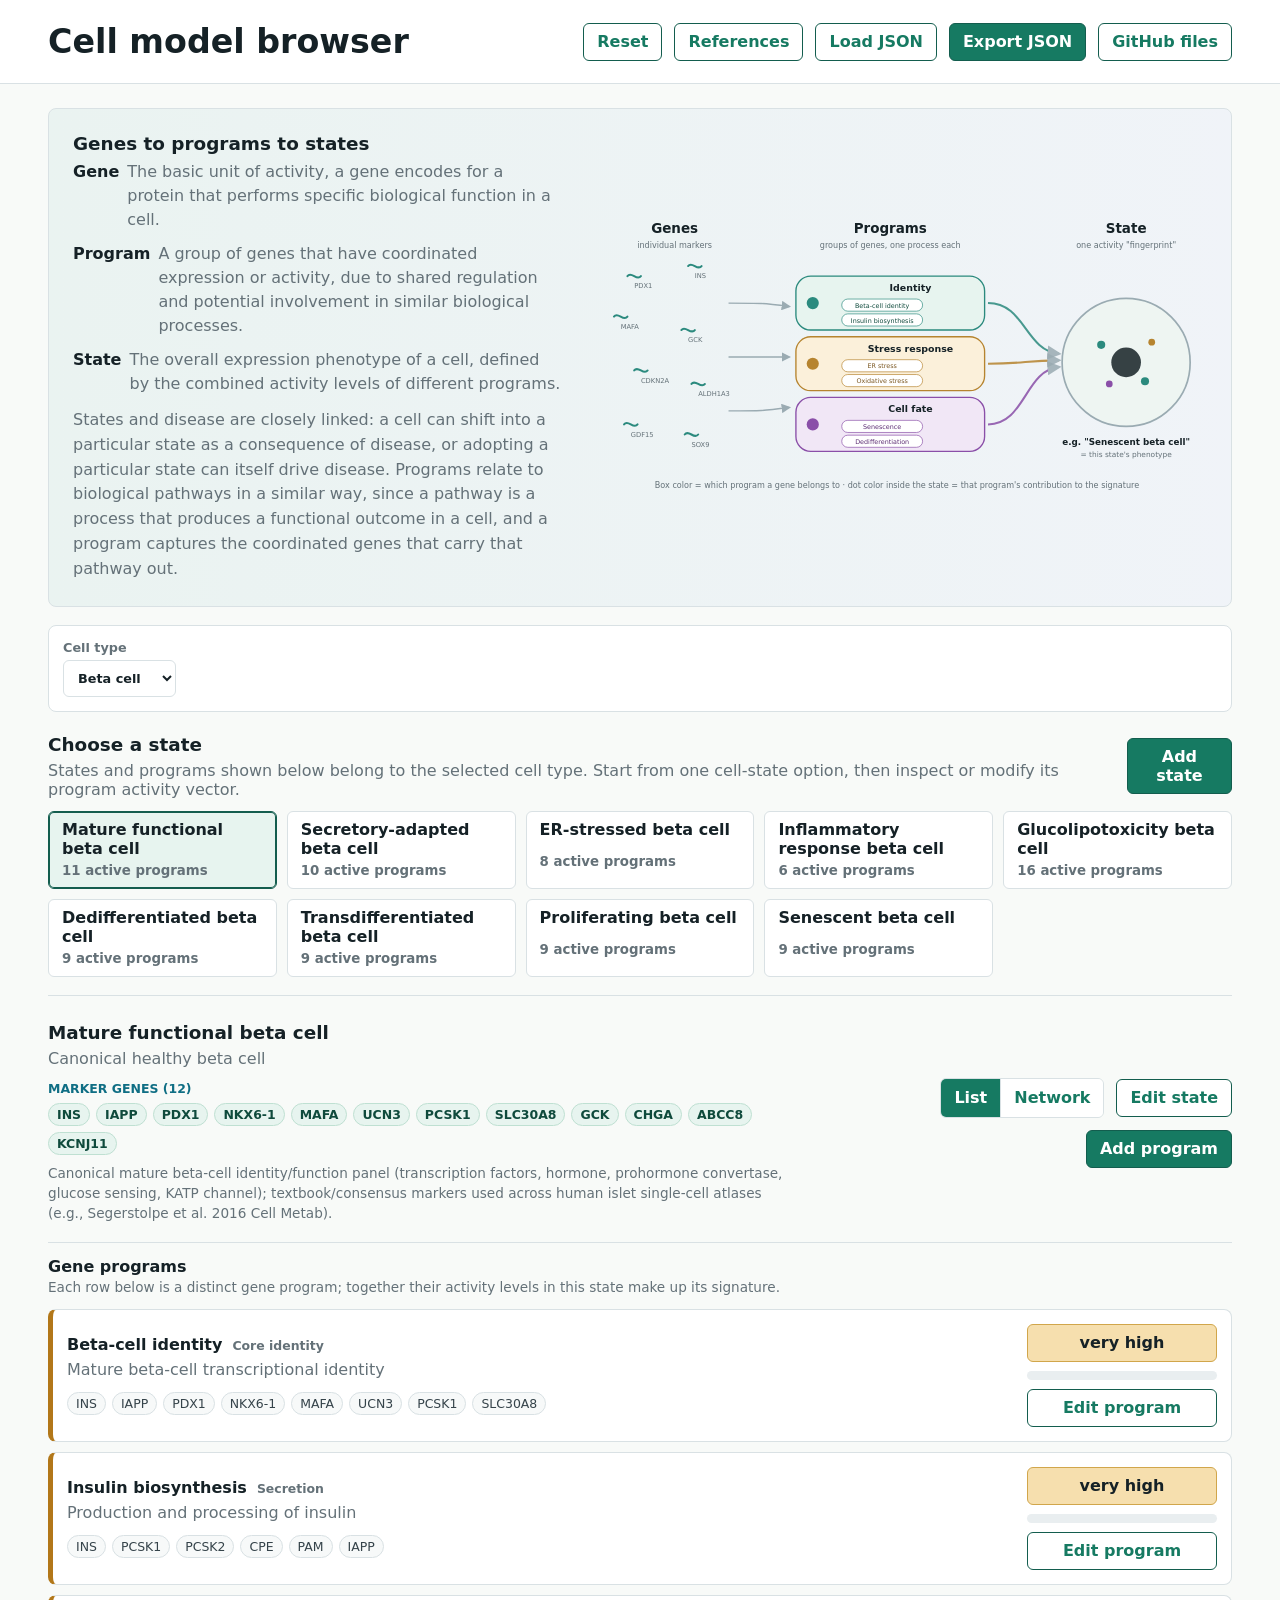
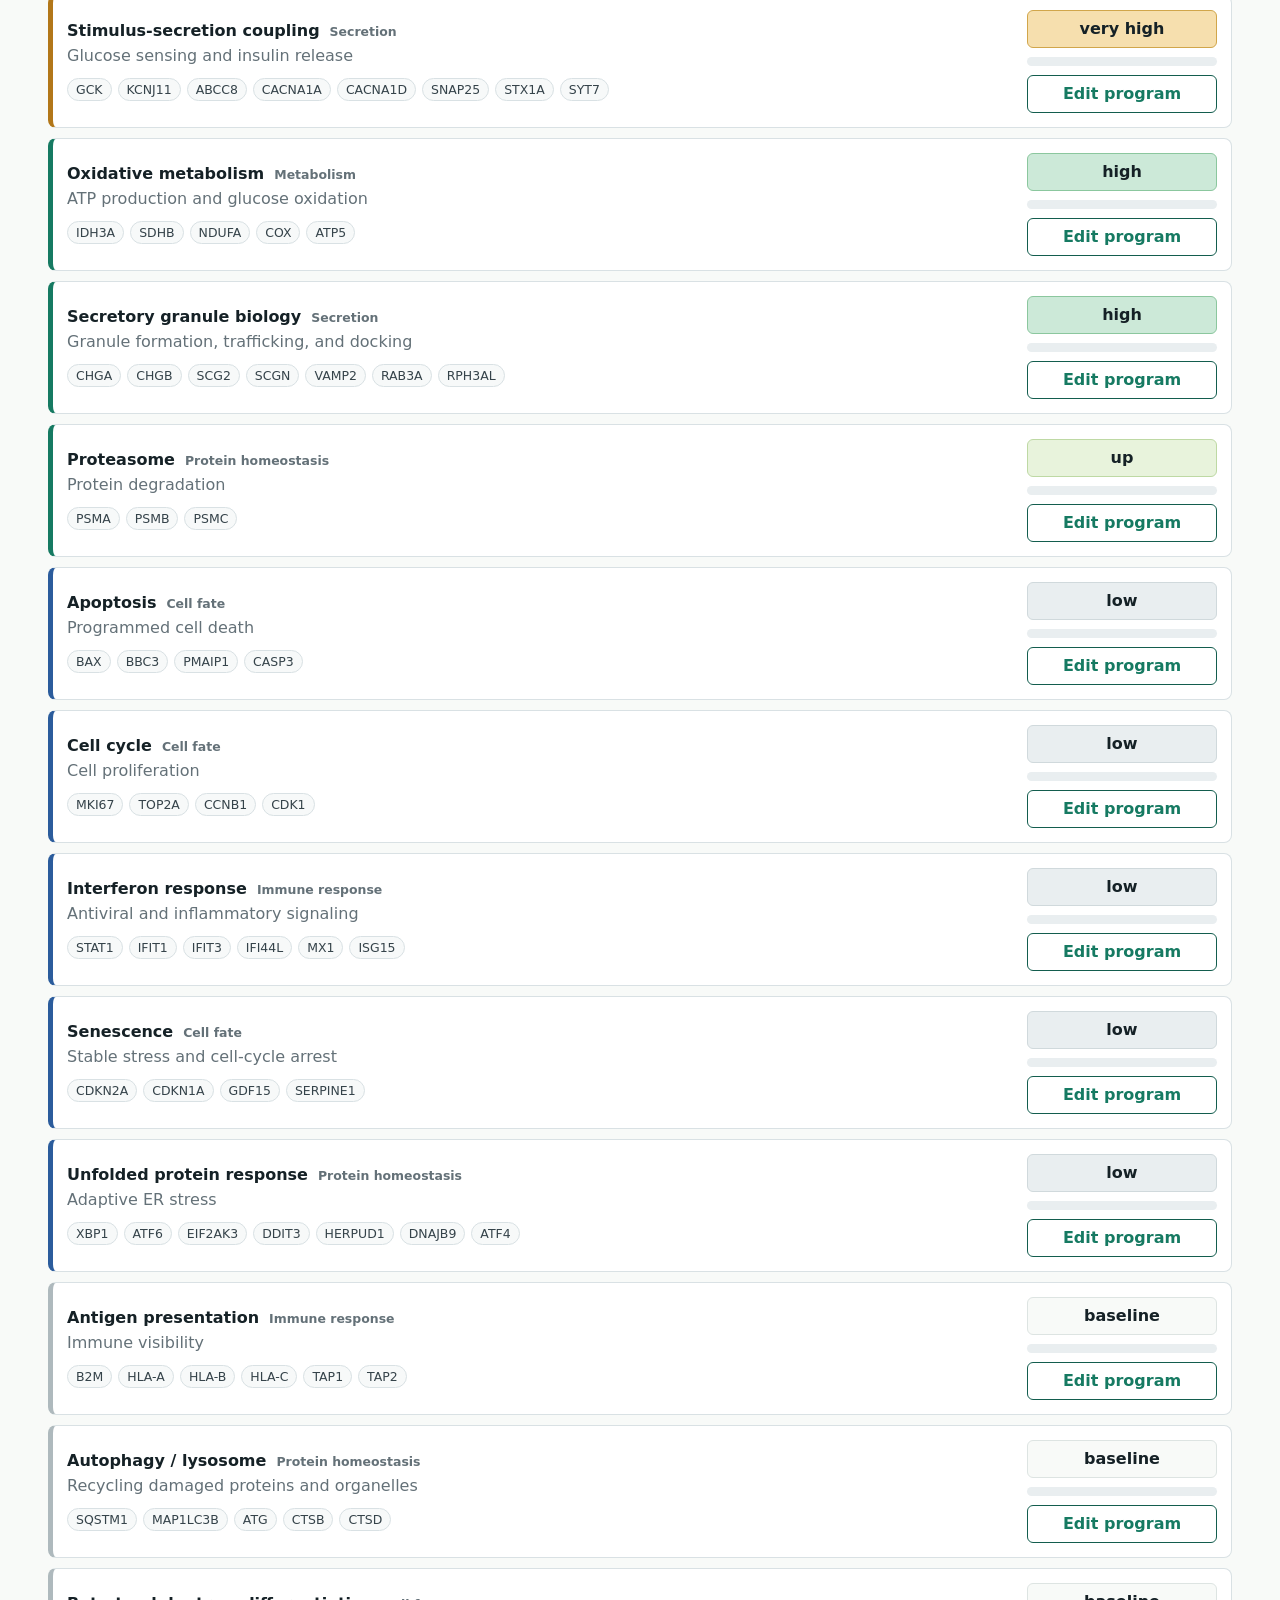
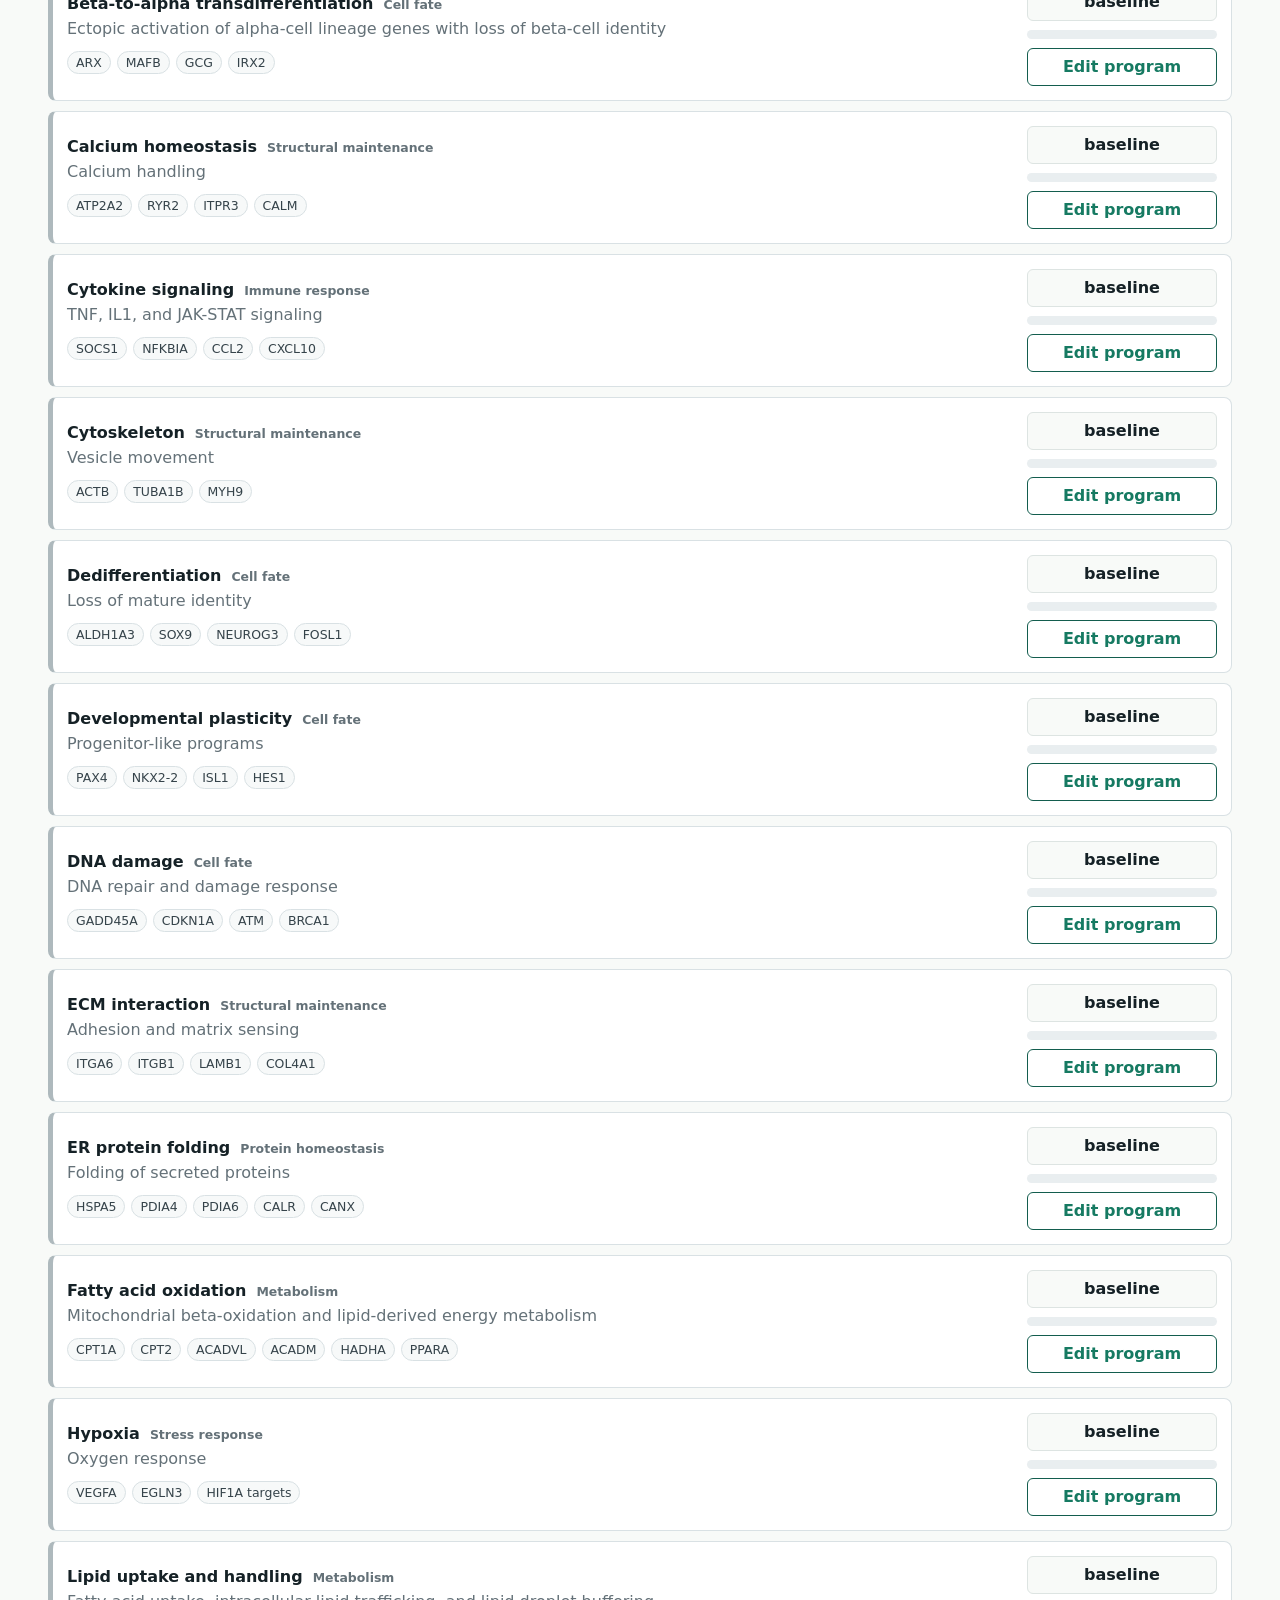
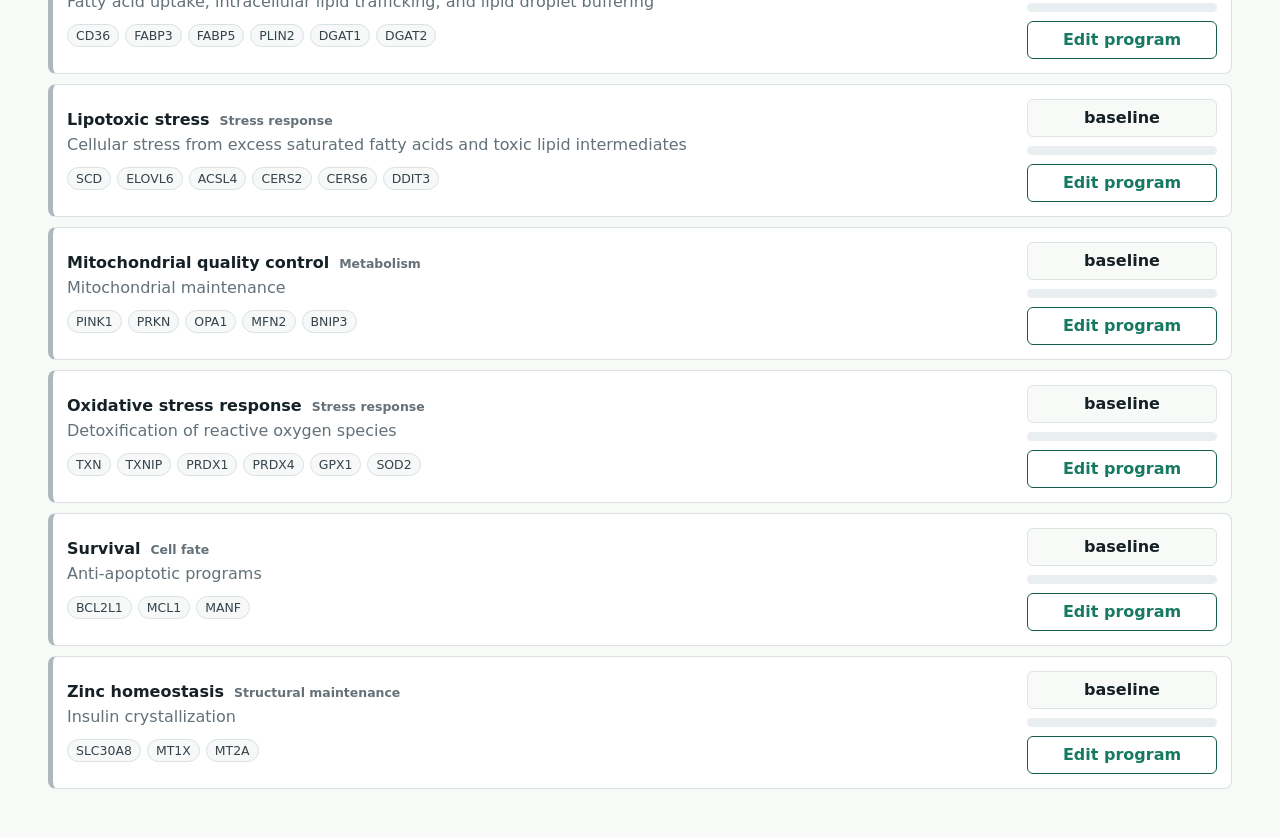
==== index.html @ b245074b "Add version history: browse and restore past commits for a loaded GitHub file" ====
<!doctype html>
<html lang="en">
  <head>
    <meta charset="utf-8">
    <meta name="viewport" content="width=device-width, initial-scale=1">
    <title>Cell Model Browser</title>
    <link rel="stylesheet" href="styles.css">
  </head>
  <body>
    <header class="topbar">
      <div>
        <h1>Cell model browser</h1>
      </div>
      <div class="top-actions">
        <button id="resetData" class="ghost">Reset</button>
        <button id="showReferences" class="ghost" type="button">References</button>
        <label class="file-button ghost">
          <span>Load JSON</span>
          <input id="importData" type="file" accept="application/json,.json">
        </label>
        <button id="exportData">Export JSON</button>
        <button id="showGithubFiles" class="ghost" type="button">GitHub files</button>
        <button id="showGithubHistory" class="ghost" type="button" hidden>Version history</button>
        <button id="saveToGithub" class="ghost" type="button" hidden>Save to GitHub</button>
      </div>
    </header>

    <main>
      <section class="summary-band">
        <div class="summary-text">
          <h2>Genes to programs to states</h2>
          <dl class="concept-definitions">
            <div>
              <dt>Gene</dt>
              <dd>The basic unit of activity, a gene encodes for a protein that performs specific biological function in a cell.</dd>
            </div>
            <div>
              <dt>Program</dt>
              <dd>A group of genes that have coordinated expression or activity, due to shared regulation and potential involvement in similar biological processes.</dd>
            </div>
            <div>
              <dt>State</dt>
              <dd>The overall expression phenotype of a cell, defined by the combined activity levels of different programs.</dd>
            </div>
          </dl>
          <p class="concept-note">
            States and disease are closely linked: a cell can shift into a
            particular state as a consequence of disease, or adopting a
            particular state can itself drive disease. Programs relate to
            biological pathways in a similar way, since a pathway is a
            process that produces a functional outcome in a cell, and a
            program captures the coordinated genes that carry that pathway
            out.
          </p>
        </div>
        <div class="concept-diagram">
          <svg viewBox="0 0 920 460" xmlns="http://www.w3.org/2000/svg" role="img" aria-labelledby="gpsTitle gpsDesc">
            <title id="gpsTitle">Genes to programs to states</title>
            <desc id="gpsDesc">A cartoon showing individual genes clustering into a few biological programs, which combine at different activity levels to define a single cell state.</desc>

            <defs>
              <marker id="gpsArrow" viewBox="0 0 10 10" refX="8" refY="5" markerWidth="7" markerHeight="7" orient="auto-start-reverse">
                <path d="M0,0 L10,5 L0,10 z" fill="#9aabb2"></path>
              </marker>
            </defs>

            <text x="130" y="46" text-anchor="middle" font-weight="700" font-size="20" fill="#152126">Genes</text>
            <text x="130" y="68" text-anchor="middle" font-size="12" fill="#647178">individual markers</text>

            <g>
              <path d="M60,110 C66,102 74,118 80,110" fill="none" stroke="#2b8a7e" stroke-width="3" stroke-linecap="round"></path>
              <path d="M150,95 C156,87 164,103 170,95" fill="none" stroke="#2b8a7e" stroke-width="3" stroke-linecap="round"></path>
              <path d="M40,170 C46,162 54,178 60,170" fill="none" stroke="#2b8a7e" stroke-width="3" stroke-linecap="round"></path>
              <path d="M140,190 C146,182 154,198 160,190" fill="none" stroke="#2b8a7e" stroke-width="3" stroke-linecap="round"></path>
              <path d="M70,250 C76,242 84,258 90,250" fill="none" stroke="#2b8a7e" stroke-width="3" stroke-linecap="round"></path>
              <path d="M155,270 C161,262 169,278 175,270" fill="none" stroke="#2b8a7e" stroke-width="3" stroke-linecap="round"></path>
              <path d="M55,330 C61,322 69,338 75,330" fill="none" stroke="#2b8a7e" stroke-width="3" stroke-linecap="round"></path>
              <path d="M145,345 C151,337 159,353 165,345" fill="none" stroke="#2b8a7e" stroke-width="3" stroke-linecap="round"></path>

              <text x="70" y="128" font-size="10" fill="#647178">PDX1</text>
              <text x="160" y="113" font-size="10" fill="#647178">INS</text>
              <text x="50" y="188" font-size="10" fill="#647178">MAFA</text>
              <text x="150" y="208" font-size="10" fill="#647178">GCK</text>
              <text x="80" y="268" font-size="10" fill="#647178">CDKN2A</text>
              <text x="165" y="288" font-size="10" fill="#647178">ALDH1A3</text>
              <text x="65" y="348" font-size="10" fill="#647178">GDF15</text>
              <text x="155" y="363" font-size="10" fill="#647178">SOX9</text>
            </g>

            <path d="M210,150 C260,150 260,150 300,155" fill="none" stroke="#9aabb2" stroke-width="2" marker-end="url(#gpsArrow)"></path>
            <path d="M210,230 C260,230 260,230 300,230" fill="none" stroke="#9aabb2" stroke-width="2" marker-end="url(#gpsArrow)"></path>
            <path d="M210,310 C260,310 260,310 300,305" fill="none" stroke="#9aabb2" stroke-width="2" marker-end="url(#gpsArrow)"></path>

            <text x="450" y="46" text-anchor="middle" font-weight="700" font-size="20" fill="#152126">Programs</text>
            <text x="450" y="68" text-anchor="middle" font-size="12" fill="#647178">groups of genes, one process each</text>

            <g>
              <rect x="310" y="110" width="280" height="80" rx="22" fill="#e7f4ef" stroke="#2b8a7e" stroke-width="2"></rect>
              <circle cx="335" cy="150" r="9" fill="#2b8a7e"></circle>
              <text x="480" y="132" text-anchor="middle" font-weight="700" font-size="14" fill="#152126">Identity</text>
              <rect x="378" y="144" width="120" height="18" rx="9" fill="#ffffff" stroke="#2b8a7e" stroke-width="1"></rect>
              <text x="438" y="157" text-anchor="middle" font-size="9.5" fill="#0f4a3c">Beta-cell identity</text>
              <rect x="378" y="166" width="120" height="18" rx="9" fill="#ffffff" stroke="#2b8a7e" stroke-width="1"></rect>
              <text x="438" y="179" text-anchor="middle" font-size="9.5" fill="#0f4a3c">Insulin biosynthesis</text>
            </g>

            <g>
              <rect x="310" y="200" width="280" height="80" rx="22" fill="#fbf0da" stroke="#b6842f" stroke-width="2"></rect>
              <circle cx="335" cy="240" r="9" fill="#b6842f"></circle>
              <text x="480" y="222" text-anchor="middle" font-weight="700" font-size="14" fill="#152126">Stress response</text>
              <rect x="378" y="234" width="120" height="18" rx="9" fill="#ffffff" stroke="#b6842f" stroke-width="1"></rect>
              <text x="438" y="247" text-anchor="middle" font-size="9.5" fill="#7a5620">ER stress</text>
              <rect x="378" y="256" width="120" height="18" rx="9" fill="#ffffff" stroke="#b6842f" stroke-width="1"></rect>
              <text x="438" y="269" text-anchor="middle" font-size="9.5" fill="#7a5620">Oxidative stress</text>
            </g>

            <g>
              <rect x="310" y="290" width="280" height="80" rx="22" fill="#f1e7f6" stroke="#8a4fa8" stroke-width="2"></rect>
              <circle cx="335" cy="330" r="9" fill="#8a4fa8"></circle>
              <text x="480" y="312" text-anchor="middle" font-weight="700" font-size="14" fill="#152126">Cell fate</text>
              <rect x="378" y="324" width="120" height="18" rx="9" fill="#ffffff" stroke="#8a4fa8" stroke-width="1"></rect>
              <text x="438" y="337" text-anchor="middle" font-size="9.5" fill="#5c2d73">Senescence</text>
              <rect x="378" y="346" width="120" height="18" rx="9" fill="#ffffff" stroke="#8a4fa8" stroke-width="1"></rect>
              <text x="438" y="359" text-anchor="middle" font-size="9.5" fill="#5c2d73">Dedifferentiation</text>
            </g>

            <path d="M595,150 C650,150 650,220 700,225" fill="none" stroke="#2b8a7e" stroke-width="3" marker-end="url(#gpsArrow)" opacity="0.85"></path>
            <path d="M595,240 C650,240 650,235 700,235" fill="none" stroke="#b6842f" stroke-width="3" marker-end="url(#gpsArrow)" opacity="0.85"></path>
            <path d="M595,330 C650,330 650,250 700,245" fill="none" stroke="#8a4fa8" stroke-width="3" marker-end="url(#gpsArrow)" opacity="0.85"></path>

            <text x="800" y="46" text-anchor="middle" font-weight="700" font-size="20" fill="#152126">State</text>
            <text x="800" y="68" text-anchor="middle" font-size="12" fill="#647178">one activity "fingerprint"</text>

            <g>
              <circle cx="800" cy="238" r="95" fill="#eef5f2" stroke="#9aabb2" stroke-width="2.5"></circle>
              <circle cx="800" cy="238" r="22" fill="#152126" opacity="0.85"></circle>
              <circle cx="763" cy="212" r="6" fill="#2b8a7e"></circle>
              <circle cx="838" cy="208" r="5" fill="#b6842f"></circle>
              <circle cx="775" cy="270" r="5" fill="#8a4fa8"></circle>
              <circle cx="828" cy="266" r="6" fill="#2b8a7e"></circle>
            </g>
            <text x="800" y="360" text-anchor="middle" font-weight="700" font-size="13" fill="#152126">e.g. "Senescent beta cell"</text>
            <text x="800" y="378" text-anchor="middle" font-size="11" fill="#647178">= this state's phenotype</text>

            <text x="460" y="425" text-anchor="middle" font-size="12" fill="#647178">Box color = which program a gene belongs to &#183; dot color inside the state = that program's contribution to the signature</text>
          </svg>
        </div>
      </section>

      <section class="controls">
        <label>
          <span>Cell type</span>
          <select id="cellTypeSelect"></select>
        </label>
      </section>

      <section class="state-picker-section">
        <div class="section-head">
          <div>
            <h2>Choose a state</h2>
            <p>States and programs shown below belong to the selected cell type. Start from one cell-state option, then inspect or modify its program activity vector.</p>
          </div>
          <button id="addState">Add state</button>
        </div>
        <div id="stateOptions" class="state-options"></div>
      </section>

      <section id="stateView" class="state-workspace">
        <div class="section-head">
          <div>
            <h2 id="selectedStateName">State</h2>
            <p id="selectedStatePhenotype"></p>
            <div id="selectedStateMarkers" class="marker-genes"></div>
          </div>
          <div class="section-actions">
            <div class="view-toggle" role="group" aria-label="View mode">
              <button id="viewModeList" type="button" aria-pressed="true">List</button>
              <button id="viewModeNetwork" type="button" aria-pressed="false">Network</button>
            </div>
            <button id="editSelectedState" class="ghost">Edit state</button>
            <button id="addProgram">Add program</button>
          </div>
        </div>
        <div class="programs-heading">
          <h3>Gene programs</h3>
          <p>Each row below is a distinct gene program; together their activity levels in this state make up its signature.</p>
        </div>
        <div id="programActivityList" class="program-activity-list"></div>
        <div id="networkView" class="network-view hidden">
          <div class="network-toolbar">
            <button id="expandAllPrograms" class="ghost" type="button">Expand all genes</button>
            <button id="collapseAllPrograms" class="ghost" type="button">Collapse all genes</button>
            <p class="network-hint">Click a program node to show or hide its genes.</p>
          </div>
          <svg id="networkSvg" class="network-svg" viewBox="0 0 900 900" role="img" aria-label="State, program, and gene network"></svg>
          <div class="network-legend">
            <span><i class="dot" data-tone="down"></i>Down / low</span>
            <span><i class="dot" data-tone="base"></i>Baseline</span>
            <span><i class="dot" data-tone="up"></i>Up / high</span>
            <span><i class="dot" data-tone="peak"></i>Very high</span>
          </div>
        </div>
      </section>
    </main>

    <dialog id="editor">
      <form method="dialog" id="editorForm">
        <header>
          <h2 id="editorTitle">Edit item</h2>
          <button value="cancel" class="icon-button" aria-label="Close">x</button>
        </header>
        <div id="editorFields" class="editor-fields"></div>
        <menu>
          <button value="delete" id="deleteItem" class="danger" type="button">Delete</button>
          <span></span>
          <button value="cancel" type="button" id="cancelEdit" class="ghost">Cancel</button>
          <button value="save" type="submit">Save</button>
        </menu>
      </form>
    </dialog>

    <dialog id="githubDialog">
      <header>
        <h2>GitHub files</h2>
        <button value="cancel" class="icon-button" aria-label="Close" id="cancelGithub">x</button>
      </header>
      <div class="github-token-row">
        <label>
          <span>GitHub personal access token (only needed to save changes back)</span>
          <input id="githubTokenInput" type="password" placeholder="ghp_...">
        </label>
        <label class="checkbox-row">
          <input type="checkbox" id="githubTokenRemember">
          <span>Remember in this browser</span>
        </label>
        <div class="github-token-actions">
          <button id="githubTokenSave" class="ghost" type="button">Save token</button>
          <span id="githubTokenStatus" class="github-token-status"></span>
        </div>
      </div>
      <p class="github-file-hint">Loading a file below does not need a token. Saving changes back to it does.</p>
      <ul id="githubFileList" class="github-file-list"></ul>
    </dialog>

    <dialog id="githubHistoryDialog">
      <header>
        <h2>Version history</h2>
        <button value="cancel" class="icon-button" aria-label="Close" id="cancelGithubHistory">x</button>
      </header>
      <p class="github-file-hint">Every save creates a new commit, so nothing is ever lost. Restore a version to load it back into the app, then use "Save to GitHub" to make it current.</p>
      <ul id="githubHistoryList" class="github-file-list"></ul>
    </dialog>

    <dialog id="referencesDialog">
      <header>
        <h2>References</h2>
        <button value="cancel" class="icon-button" aria-label="Close" id="cancelReferences">x</button>
      </header>
      <ul id="referencesList" class="references-list"></ul>
    </dialog>

    <dialog id="exportDialog">
      <form method="dialog" id="exportForm">
        <header>
          <h2>Export model</h2>
          <button value="cancel" class="icon-button" aria-label="Close">x</button>
        </header>
        <div class="editor-fields">
          <label>
            <span>File name</span>
            <input id="exportFileName" name="fileName" value="beta-cell-state-model.json">
          </label>
        </div>
        <menu>
          <span></span>
          <button value="cancel" type="button" id="cancelExport" class="ghost">Cancel</button>
          <button value="save" type="submit">Download</button>
        </menu>
      </form>
    </dialog>

    <script src="app.js"></script>
  </body>
</html>
---- styles.css ----
:root {
  --ink: #152126;
  --muted: #647178;
  --line: #d9e1e4;
  --paper: #f8faf8;
  --panel: #ffffff;
  --green: #167a62;
  --teal: #0f6e84;
  --gold: #b27719;
  --red: #b64236;
  --blue: #2b5c9c;
  --gray: #e9eef0;
  font-family: Inter, ui-sans-serif, system-ui, -apple-system, BlinkMacSystemFont, "Segoe UI", sans-serif;
}

* {
  box-sizing: border-box;
}

body {
  margin: 0;
  color: var(--ink);
  background: var(--paper);
}

button,
input,
select,
textarea {
  font: inherit;
}

button {
  border: 1px solid #135d4e;
  background: var(--green);
  color: white;
  min-height: 38px;
  padding: 8px 13px;
  border-radius: 6px;
  cursor: pointer;
  font-weight: 650;
}

.file-button {
  position: relative;
  display: inline-grid;
  place-items: center;
  min-height: 38px;
  padding: 8px 13px;
  border: 1px solid #135d4e;
  border-radius: 6px;
  cursor: pointer;
  font-size: 1rem;
  font-weight: 650;
}

.top-actions .file-button {
  color: white;
  font-size: 1rem;
  font-weight: 650;
  gap: 0;
}

.file-button input {
  position: absolute;
  inline-size: 1px;
  block-size: 1px;
  opacity: 0;
  pointer-events: none;
}

button:hover {
  filter: brightness(0.96);
}

button.ghost,
.file-button.ghost {
  background: white;
  color: var(--green);
}

button.danger {
  border-color: #a83a30;
  background: #f9e8e5;
  color: #9a332b;
}

.icon-button {
  width: 34px;
  min-height: 34px;
  padding: 0;
  border-color: var(--line);
  background: white;
  color: var(--ink);
}

.topbar {
  display: flex;
  justify-content: space-between;
  gap: 20px;
  align-items: center;
  padding: 22px clamp(18px, 4vw, 48px);
  border-bottom: 1px solid var(--line);
  background: white;
}

.eyebrow {
  margin: 0 0 3px;
  color: var(--teal);
  font-size: 0.78rem;
  font-weight: 750;
  text-transform: uppercase;
}

h1,
h2,
p {
  margin-top: 0;
}

h1 {
  margin-bottom: 0;
  font-size: clamp(1.55rem, 2.6vw, 2.35rem);
}

h2 {
  margin-bottom: 6px;
  font-size: 1.15rem;
}

p {
  color: var(--muted);
}

main {
  padding: 24px clamp(18px, 4vw, 48px) 48px;
}

.top-actions,
.section-head,
.section-actions,
.controls,
menu {
  display: flex;
  align-items: center;
  gap: 12px;
}

.summary-band {
  display: grid;
  grid-template-columns: minmax(0, 1fr) minmax(320px, 620px);
  gap: 24px;
  align-items: center;
  padding: 24px;
  border: 1px solid var(--line);
  background:
    linear-gradient(90deg, rgba(22, 122, 98, 0.09), rgba(43, 92, 156, 0.07)),
    white;
  border-radius: 8px;
}

.summary-text p {
  max-width: 700px;
  margin-bottom: 0;
  line-height: 1.55;
}

.concept-definitions {
  display: flex;
  flex-direction: column;
  gap: 10px;
  max-width: 700px;
  margin: 0;
}

.concept-definitions > div {
  display: flex;
  gap: 8px;
  align-items: baseline;
  line-height: 1.5;
}

.concept-definitions dt {
  flex: 0 0 auto;
  font-weight: 700;
  color: var(--ink, #152126);
}

.concept-definitions dd {
  margin: 0;
  color: var(--muted, #4c5a61);
}

.concept-note {
  max-width: 700px;
  margin: 12px 0 0;
  line-height: 1.55;
  color: var(--muted, #647178);
}

.concept-diagram {
  width: 100%;
}

.concept-diagram svg {
  display: block;
  width: 100%;
  height: auto;
}

.controls {
  margin: 18px 0;
  padding: 14px;
  border: 1px solid var(--line);
  border-radius: 8px;
  background: white;
  flex-wrap: wrap;
}

label {
  display: grid;
  gap: 5px;
  color: var(--muted);
  font-size: 0.8rem;
  font-weight: 700;
}

input,
select,
textarea {
  width: 100%;
  border: 1px solid var(--line);
  border-radius: 6px;
  background: white;
  color: var(--ink);
  padding: 9px 10px;
}

textarea {
  min-height: 84px;
  resize: vertical;
}

.view {
  display: block;
}

.hidden {
  display: none;
}

.section-head {
  justify-content: space-between;
  margin: 22px 0 12px;
}

.section-head p {
  margin-bottom: 0;
}

.section-actions {
  flex-wrap: wrap;
  justify-content: end;
}

.state-picker-section,
.state-workspace {
  margin-top: 18px;
}

.state-options {
  display: grid;
  grid-template-columns: repeat(auto-fit, minmax(220px, 1fr));
  gap: 10px;
}

.state-option {
  display: grid;
  gap: 4px;
  justify-items: start;
  min-height: 78px;
  border-color: var(--line);
  background: white;
  color: var(--ink);
  text-align: left;
}

.state-option span {
  font-weight: 760;
}

.state-option small {
  color: var(--muted);
  font-weight: 650;
}

.state-option.selected {
  border-color: #135d4e;
  background: #e7f4ef;
  box-shadow: inset 0 0 0 1px #135d4e;
}

.state-workspace {
  border-top: 1px solid var(--line);
  padding-top: 4px;
}

.program-activity-list {
  display: grid;
  gap: 10px;
  margin-top: 14px;
}

.program-row {
  display: grid;
  grid-template-columns: minmax(0, 1fr) 190px;
  gap: 18px;
  align-items: center;
  border: 1px solid var(--line);
  border-left-width: 5px;
  border-radius: 8px;
  background: white;
  padding: 14px;
}

.program-row[data-tone="down"] {
  border-left-color: var(--blue);
}

.program-row[data-tone="base"] {
  border-left-color: #aeb9bd;
}

.program-row[data-tone="up"] {
  border-left-color: var(--green);
}

.program-row[data-tone="peak"] {
  border-left-color: var(--gold);
}

.program-main p {
  margin-bottom: 0;
  line-height: 1.45;
}

.program-title-line {
  display: flex;
  gap: 10px;
  align-items: baseline;
  flex-wrap: wrap;
  margin-bottom: 4px;
}

.program-title-line h3 {
  margin: 0;
  font-size: 1rem;
}

.program-title-line span {
  color: var(--muted);
  font-size: 0.78rem;
  font-weight: 750;
}

.program-activity {
  display: grid;
  gap: 9px;
}

.matrix-wrap {
  overflow: auto;
  border: 1px solid var(--line);
  background: white;
  border-radius: 8px;
}

table {
  border-collapse: collapse;
  min-width: 980px;
  width: 100%;
}

th,
td {
  border-bottom: 1px solid var(--line);
  border-right: 1px solid var(--line);
  padding: 10px;
  vertical-align: middle;
}

th {
  position: sticky;
  top: 0;
  z-index: 1;
  background: #f2f6f5;
  text-align: left;
  font-size: 0.82rem;
}

th:first-child,
td:first-child {
  position: sticky;
  left: 0;
  z-index: 2;
  background: white;
  min-width: 260px;
}

th:first-child {
  z-index: 3;
  background: #f2f6f5;
}

.program-name {
  font-weight: 750;
}

.program-function {
  color: var(--muted);
  font-size: 0.82rem;
  margin-top: 2px;
}

.activity {
  width: 100%;
  min-height: 38px;
  border-radius: 6px;
  border: 1px solid transparent;
  color: var(--ink);
}

.activity[data-level="-2"] { background: #d9e4ef; border-color: #a9bfd3; }
.activity[data-level="-1"] { background: #e9eef0; border-color: #d0d9dc; }
.activity[data-level="0"] { background: #f8faf8; border-color: #dde4e2; }
.activity[data-level="1"] { background: #e8f3dc; border-color: #bed9a4; }
.activity[data-level="2"] { background: #cce9d8; border-color: #8bc79e; }
.activity[data-level="3"] { background: #f6dfae; border-color: #d1a64b; }

.program-grid,
.state-grid {
  display: grid;
  grid-template-columns: repeat(auto-fit, minmax(280px, 1fr));
  gap: 12px;
}

.card {
  border: 1px solid var(--line);
  border-radius: 8px;
  background: white;
  padding: 14px;
  min-height: 168px;
}

.card header {
  display: flex;
  align-items: start;
  justify-content: space-between;
  gap: 10px;
  margin-bottom: 8px;
}

.card h3 {
  margin: 0;
  font-size: 1rem;
}

.tag-list {
  display: flex;
  flex-wrap: wrap;
  gap: 6px;
  margin-top: 11px;
}

.tag {
  border: 1px solid var(--line);
  border-radius: 999px;
  padding: 3px 8px;
  background: #f7f9f9;
  font-size: 0.78rem;
  color: #35434a;
}

.bar-row {
  display: grid;
  grid-template-columns: 110px 1fr 48px;
  align-items: center;
  gap: 8px;
  margin: 7px 0;
  font-size: 0.8rem;
}

.bar-track {
  height: 9px;
  background: var(--gray);
  border-radius: 999px;
  overflow: hidden;
}

.bar-fill {
  height: 100%;
  background: var(--green);
}

dialog {
  width: min(680px, calc(100vw - 28px));
  border: 1px solid var(--line);
  border-radius: 8px;
  padding: 0;
  box-shadow: 0 24px 80px rgba(21, 33, 38, 0.26);
}

dialog::backdrop {
  background: rgba(21, 33, 38, 0.34);
}

dialog header,
.editor-fields,
menu {
  padding: 16px;
}

dialog header {
  display: flex;
  align-items: center;
  justify-content: space-between;
  border-bottom: 1px solid var(--line);
}

dialog h2 {
  margin: 0;
}

.editor-fields {
  display: grid;
  gap: 12px;
}

menu {
  margin: 0;
  border-top: 1px solid var(--line);
  justify-content: end;
}

menu span {
  flex: 1;
}

.activity-editor {
  display: grid;
  grid-template-columns: minmax(130px, 1fr) 170px;
  gap: 8px;
  align-items: center;
}

.marker-genes {
  margin-top: 10px;
}

.marker-genes:empty {
  display: none;
}

.marker-genes-head {
  margin-bottom: 6px;
}

.marker-genes-label {
  font-size: 0.78rem;
  font-weight: 750;
  text-transform: uppercase;
  color: var(--teal);
}

.marker-tag-list {
  margin-top: 0;
}

.marker-tag {
  background: #e7f4ef;
  border-color: #bfe0d2;
  color: #0f4a3c;
  font-weight: 650;
}

.state-notes {
  margin-top: 8px;
  margin-bottom: 0;
  font-size: 0.85rem;
  line-height: 1.5;
  color: var(--muted);
  max-width: 780px;
}

.references-list {
  list-style: none;
  margin: 0;
  padding: 16px;
  display: grid;
  gap: 14px;
  max-height: 60vh;
  overflow-y: auto;
}

.reference-item {
  display: flex;
  align-items: start;
  justify-content: space-between;
  gap: 12px;
  border: 1px solid var(--line);
  border-radius: 8px;
  padding: 12px;
  background: #f7f9f9;
}

.reference-item-body {
  min-width: 0;
}

.reference-item button.ghost {
  flex-shrink: 0;
}

.reference-item-add {
  justify-content: center;
  background: white;
  border-style: dashed;
}

.reference-citation {
  margin: 0 0 4px;
  font-weight: 700;
  color: var(--ink);
}

.reference-note {
  margin: 0;
  color: var(--muted);
  font-size: 0.85rem;
  line-height: 1.45;
}

.no-references {
  color: var(--muted);
  padding: 16px;
}

.github-token-row {
  display: grid;
  gap: 10px;
  padding: 16px 16px 0;
}

.github-token-row label {
  display: grid;
  gap: 4px;
}

.checkbox-row {
  display: flex !important;
  flex-direction: row !important;
  align-items: center;
  gap: 6px !important;
}

.github-token-actions {
  display: flex;
  align-items: center;
  gap: 10px;
}

.github-token-status {
  font-size: 0.82rem;
  color: var(--muted);
}

.github-file-hint {
  margin: 10px 16px 0;
  font-size: 0.82rem;
  color: var(--muted);
}

.github-file-list {
  list-style: none;
  margin: 0;
  padding: 16px;
  display: grid;
  gap: 10px;
  max-height: 40vh;
  overflow-y: auto;
}

.github-file-item {
  display: flex;
  align-items: center;
  justify-content: space-between;
  gap: 12px;
  border: 1px solid var(--line);
  border-radius: 8px;
  padding: 10px 12px;
  background: #f7f9f9;
}

.github-file-empty,
.github-file-loading {
  color: var(--muted);
  padding: 8px 0;
}

.github-history-item {
  align-items: start;
}

.github-history-body {
  min-width: 0;
}

.github-history-message {
  margin: 0 0 4px;
  font-weight: 700;
  color: var(--ink);
}

.github-history-meta {
  margin: 0;
  color: var(--muted);
  font-size: 0.8rem;
}

.github-history-current {
  flex-shrink: 0;
  font-size: 0.78rem;
  font-weight: 700;
  color: var(--green);
  text-transform: uppercase;
}

.state-references {
  margin-top: 10px;
  padding-top: 10px;
  border-top: 1px dashed var(--line);
  max-width: 780px;
}

.state-references-label {
  display: block;
  margin-bottom: 6px;
  font-size: 0.78rem;
  font-weight: 750;
  text-transform: uppercase;
  color: var(--teal);
}

.state-references-list {
  list-style: none;
  margin: 0;
  padding: 0;
  display: grid;
  gap: 8px;
}

.state-reference-item {
  border: 1px solid var(--line);
  border-radius: 6px;
  padding: 8px 10px;
  background: #f7f9f9;
}

.state-reference-citation {
  margin: 0;
  font-size: 0.82rem;
  font-weight: 700;
  color: var(--ink);
}

.state-reference-note {
  margin: 4px 0 0;
  font-size: 0.8rem;
  line-height: 1.4;
  color: var(--muted);
}

.programs-heading {
  margin-top: 18px;
  padding-top: 14px;
  border-top: 1px solid var(--line);
}

.programs-heading h3 {
  margin: 0 0 3px;
  font-size: 1rem;
}

.programs-heading p {
  margin: 0;
  font-size: 0.85rem;
}

.view-toggle {
  display: inline-flex;
  border: 1px solid var(--line);
  border-radius: 6px;
  overflow: hidden;
}

.view-toggle button {
  border: none;
  border-radius: 0;
  min-height: 38px;
  background: white;
  color: var(--green);
}

.view-toggle button + button {
  border-left: 1px solid var(--line);
}

.view-toggle button[aria-pressed="true"] {
  background: var(--green);
  color: white;
}

.network-view {
  margin-top: 14px;
  border: 1px solid var(--line);
  border-radius: 8px;
  background: white;
  padding: 14px;
}

.network-toolbar {
  display: flex;
  align-items: center;
  gap: 12px;
  flex-wrap: wrap;
  margin-bottom: 8px;
}

.network-hint {
  margin: 0;
  font-size: 0.82rem;
}

.network-svg {
  width: 100%;
  height: auto;
  max-height: 760px;
  display: block;
}

.network-state-node {
  fill: var(--ink);
  stroke: white;
  stroke-width: 3;
}

.network-state-label {
  fill: white;
  font-size: 15px;
  font-weight: 750;
}

.network-state-sublabel {
  fill: #cfd8da;
  font-size: 10px;
}

.network-node {
  fill: white;
  stroke-width: 2.5;
  cursor: pointer;
  transition: filter 0.15s ease;
}

.network-node:hover {
  filter: brightness(0.94);
}

.network-node[data-tone="down"] { stroke: var(--blue); fill: #eaf1fb; }
.network-node[data-tone="base"] { stroke: #aeb9bd; fill: #f5f7f7; }
.network-node[data-tone="up"] { stroke: var(--green); fill: #e7f4ef; }
.network-node[data-tone="peak"] { stroke: var(--gold); fill: #fbf0da; }

.network-node[data-expanded="true"] {
  stroke-width: 4.5;
}

.network-node-group {
  cursor: pointer;
}

.network-edge[data-tone="down"] { stroke: var(--blue); }
.network-edge[data-tone="base"] { stroke: #aeb9bd; }
.network-edge[data-tone="up"] { stroke: var(--green); }
.network-edge[data-tone="peak"] { stroke: var(--gold); }

.network-label {
  font-size: 10.5px;
  fill: var(--ink);
  font-weight: 650;
  pointer-events: none;
}

.network-gene-edge {
  stroke: #c7d0d3;
  stroke-width: 1;
}

.network-gene-node {
  fill: white;
  stroke: var(--teal);
  stroke-width: 1.5;
  pointer-events: none;
}

.network-gene-label {
  font-size: 9px;
  fill: var(--teal);
  font-weight: 650;
  pointer-events: none;
}

.network-legend {
  display: flex;
  flex-wrap: wrap;
  gap: 16px;
  margin-top: 10px;
  font-size: 0.78rem;
  color: var(--muted);
}

.network-legend .dot {
  display: inline-block;
  width: 10px;
  height: 10px;
  margin-right: 5px;
  border: 2px solid;
  border-radius: 50%;
  vertical-align: middle;
}

.network-legend .dot[data-tone="down"] { border-color: var(--blue); background: #eaf1fb; }
.network-legend .dot[data-tone="base"] { border-color: #aeb9bd; background: #f5f7f7; }
.network-legend .dot[data-tone="up"] { border-color: var(--green); background: #e7f4ef; }
.network-legend .dot[data-tone="peak"] { border-color: var(--gold); background: #fbf0da; }

.toast {
  position: fixed;
  right: 18px;
  bottom: 18px;
  background: #152126;
  color: white;
  border-radius: 6px;
  padding: 10px 12px;
  box-shadow: 0 10px 30px rgba(21, 33, 38, 0.2);
}

@media (max-width: 760px) {
  .topbar,
  .section-head {
    align-items: stretch;
    flex-direction: column;
  }

  .top-actions {
    justify-content: stretch;
  }

  .top-actions button,
  .section-head button,
  .section-actions button {
    flex: 1;
  }

  .section-actions {
    justify-content: stretch;
  }

  .summary-band {
    grid-template-columns: 1fr;
    padding: 18px;
  }

  .activity-editor {
    grid-template-columns: 1fr;
  }

  .program-row {
    grid-template-columns: 1fr;
  }
}
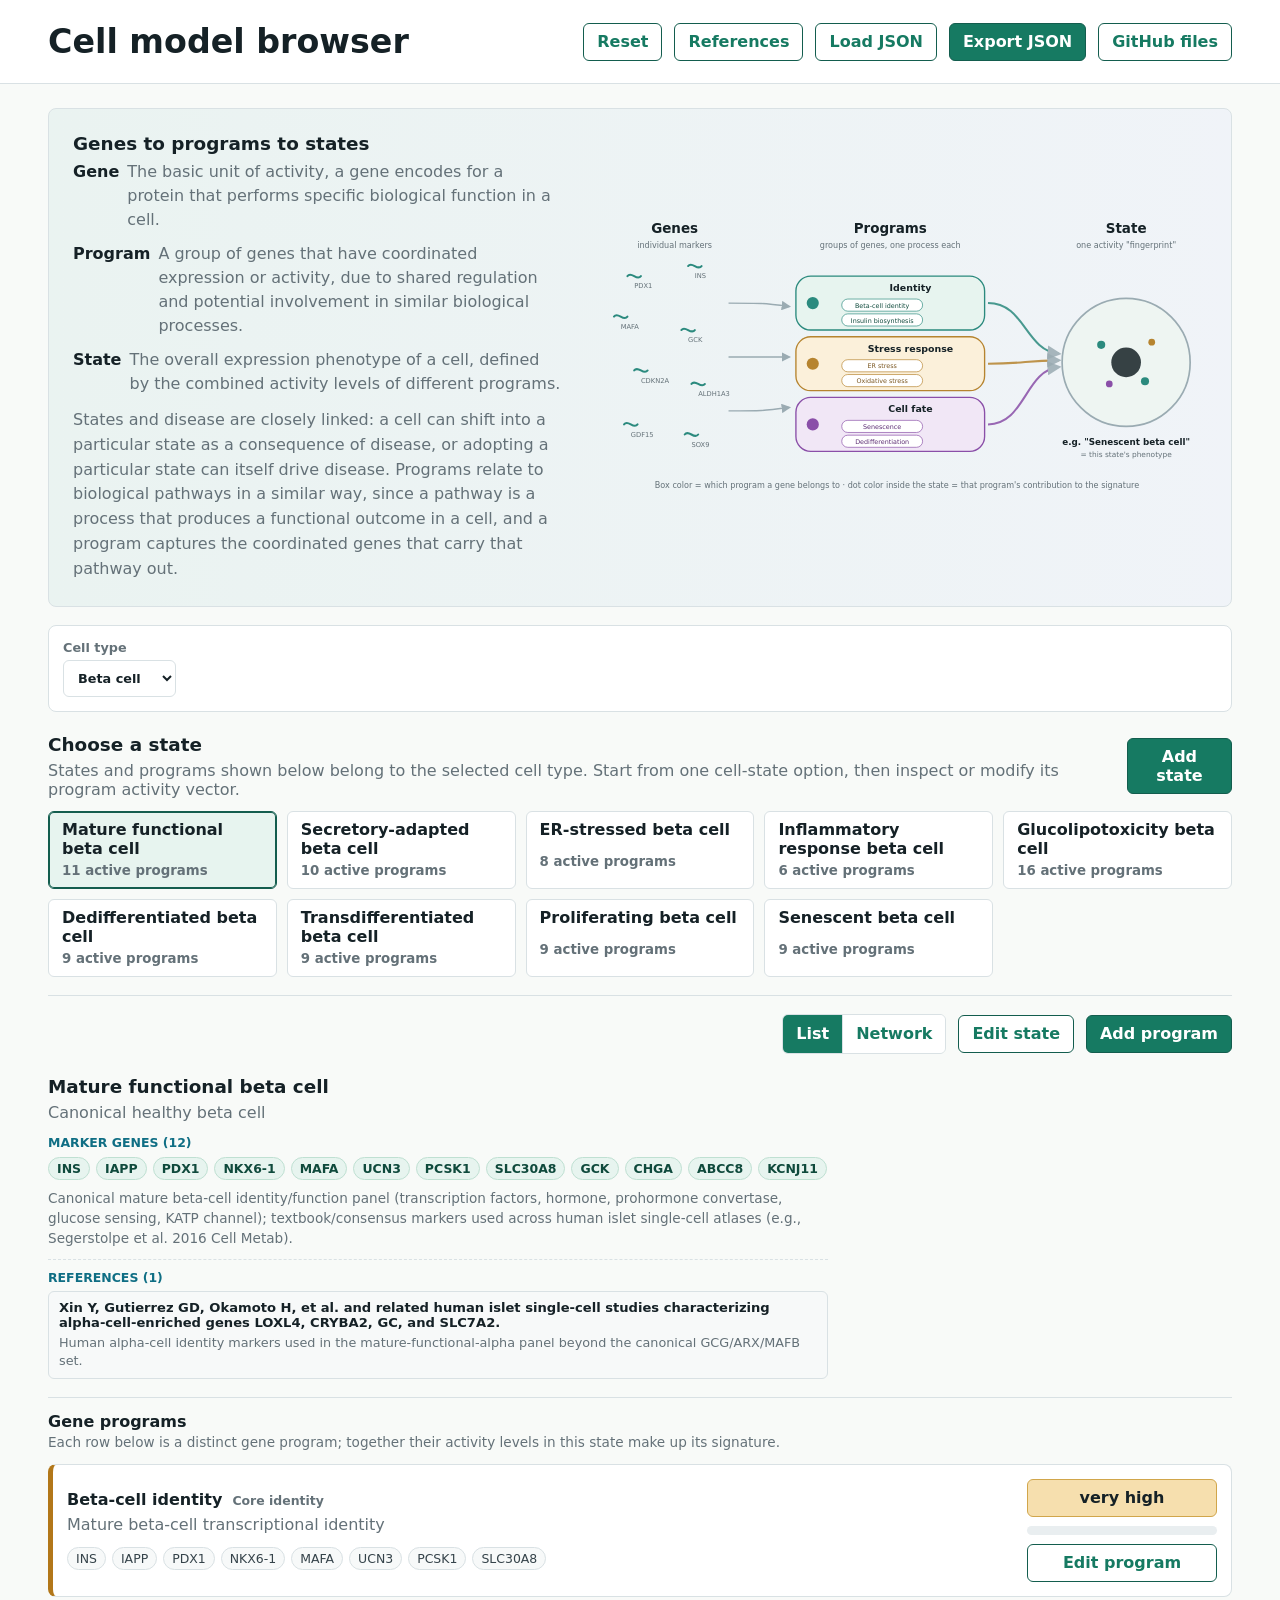
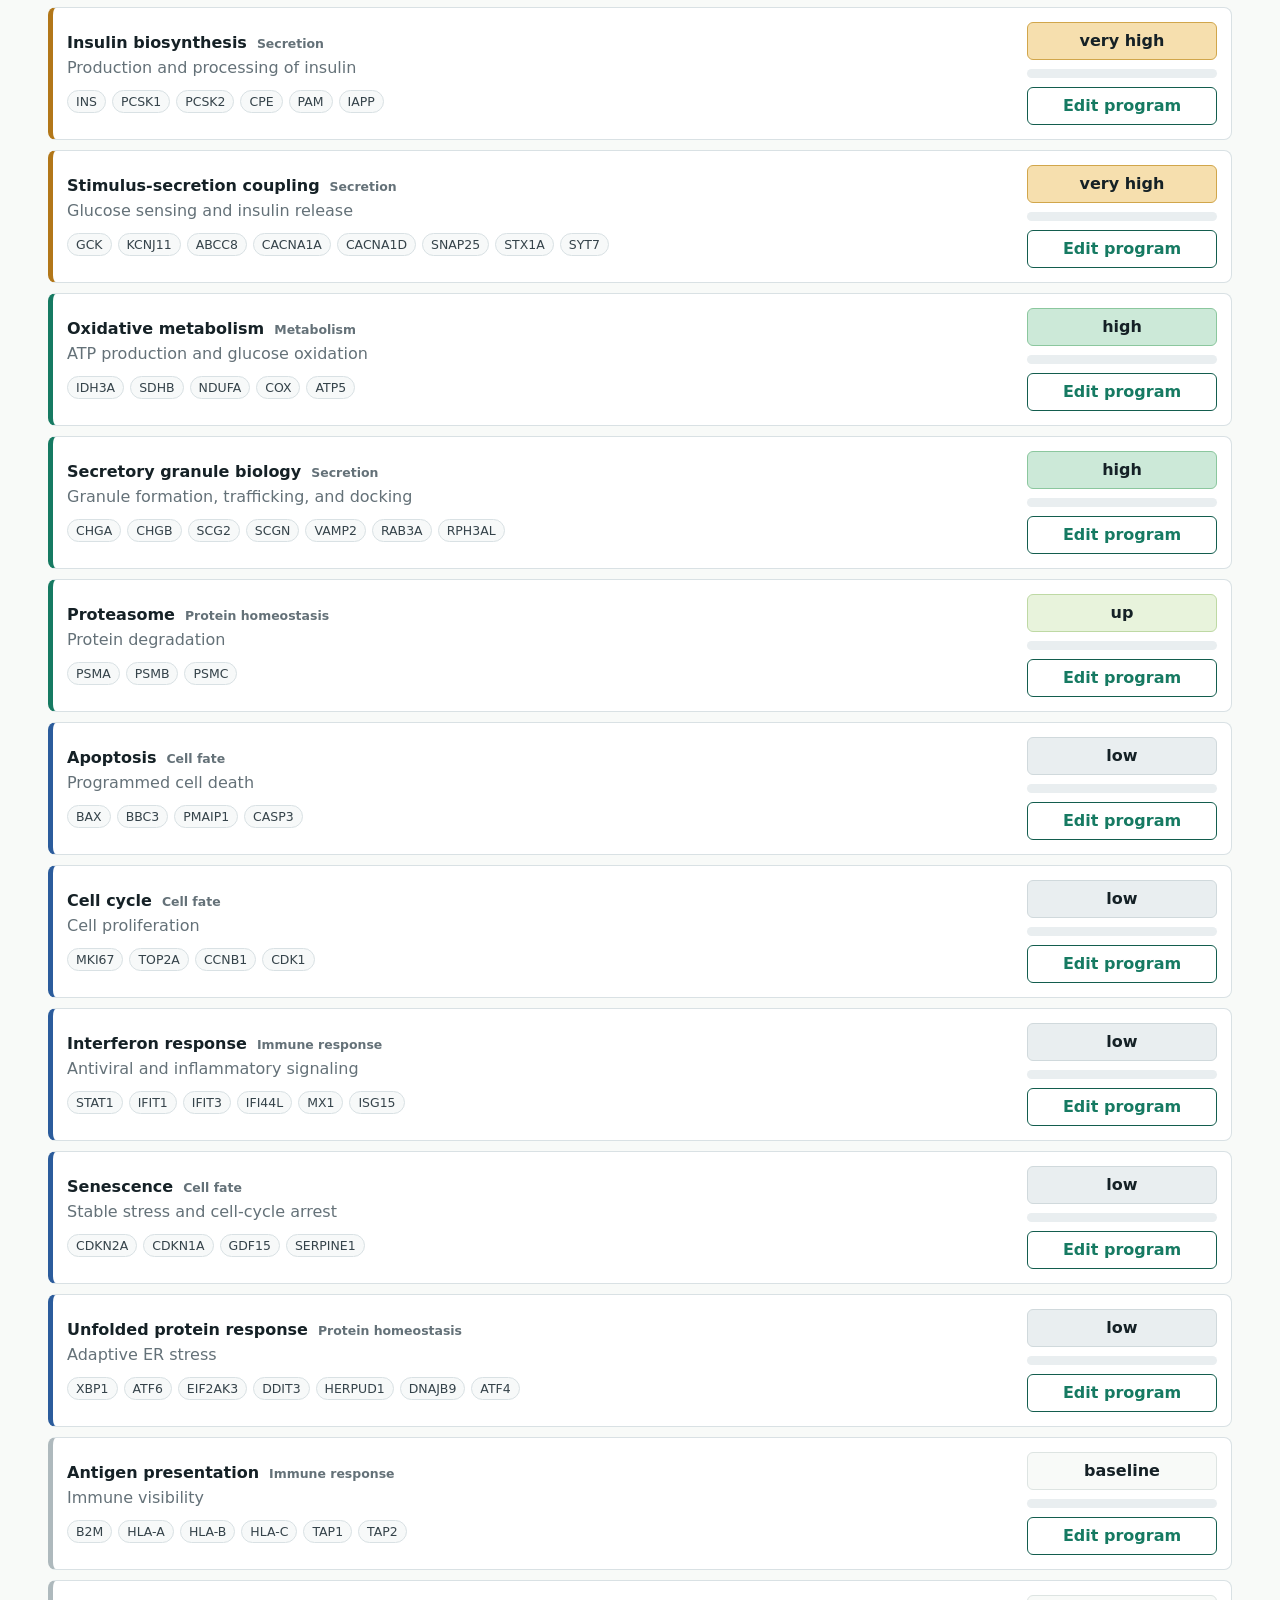
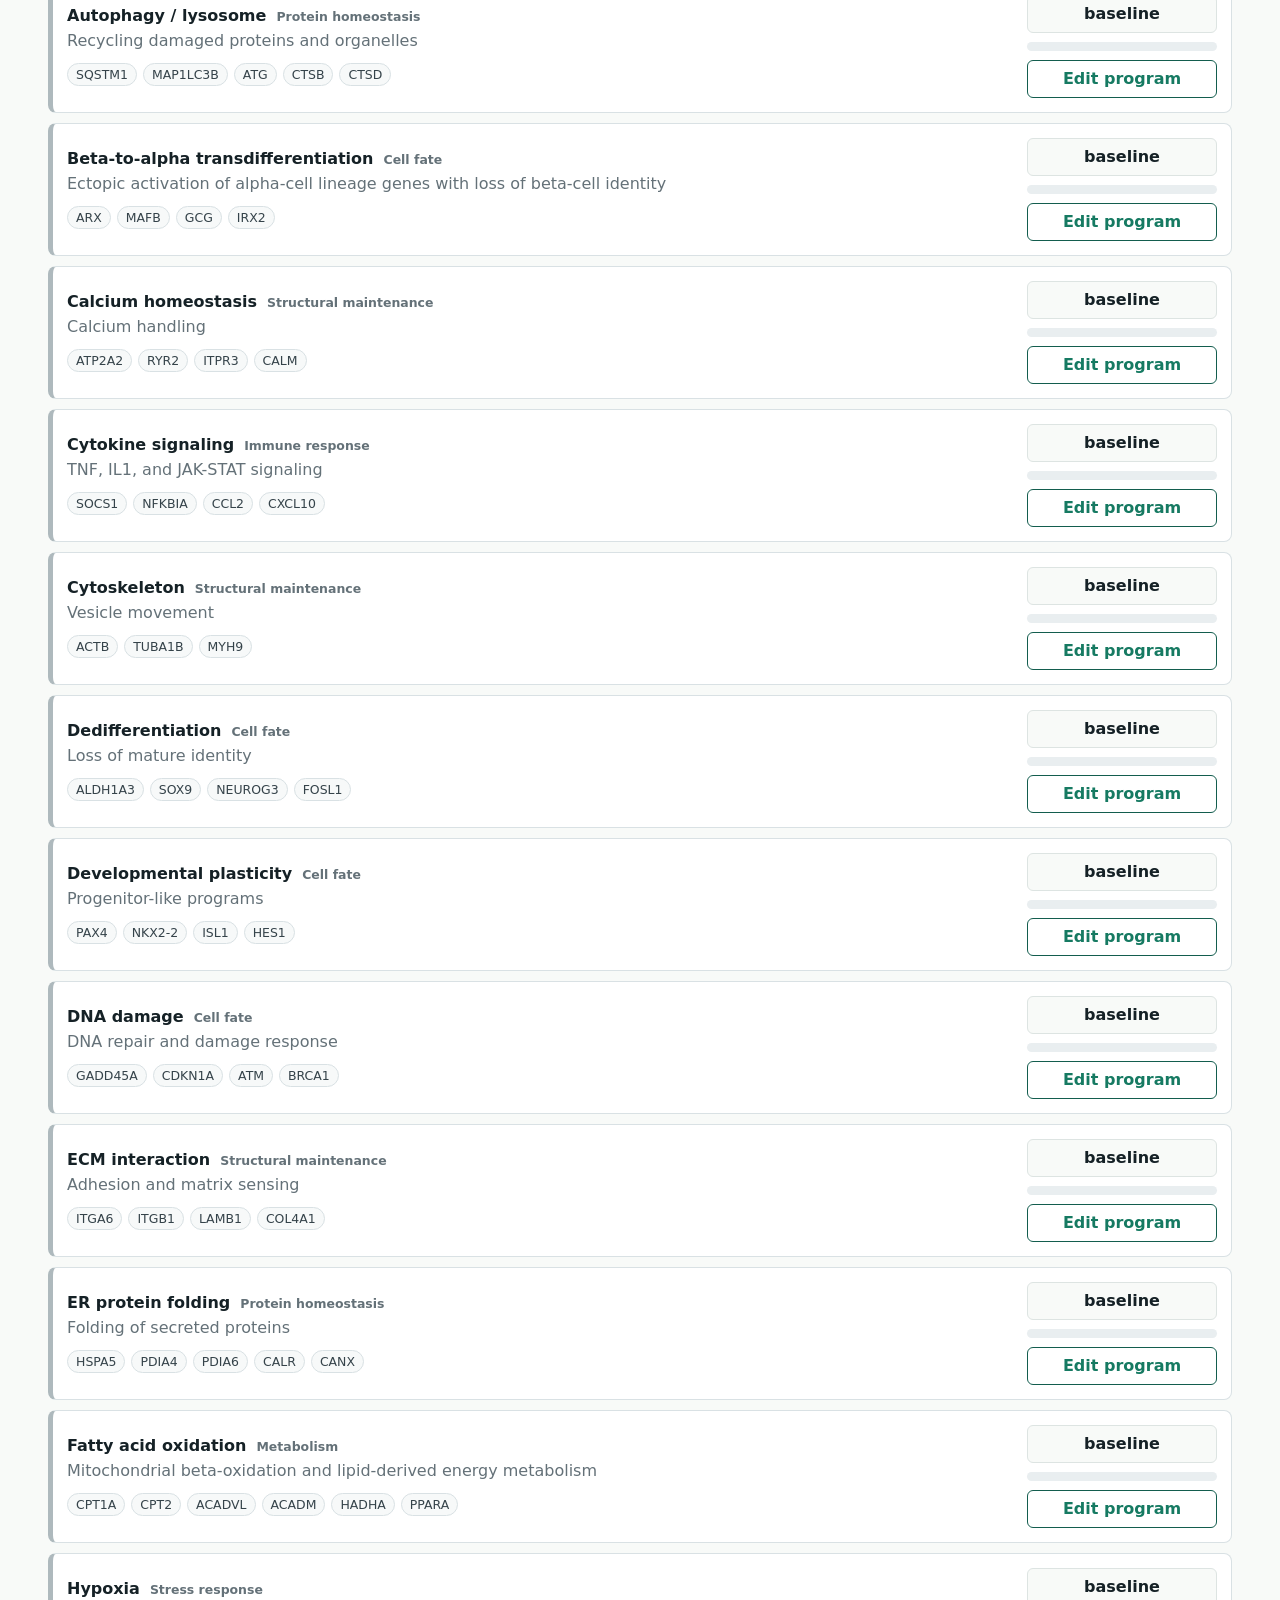
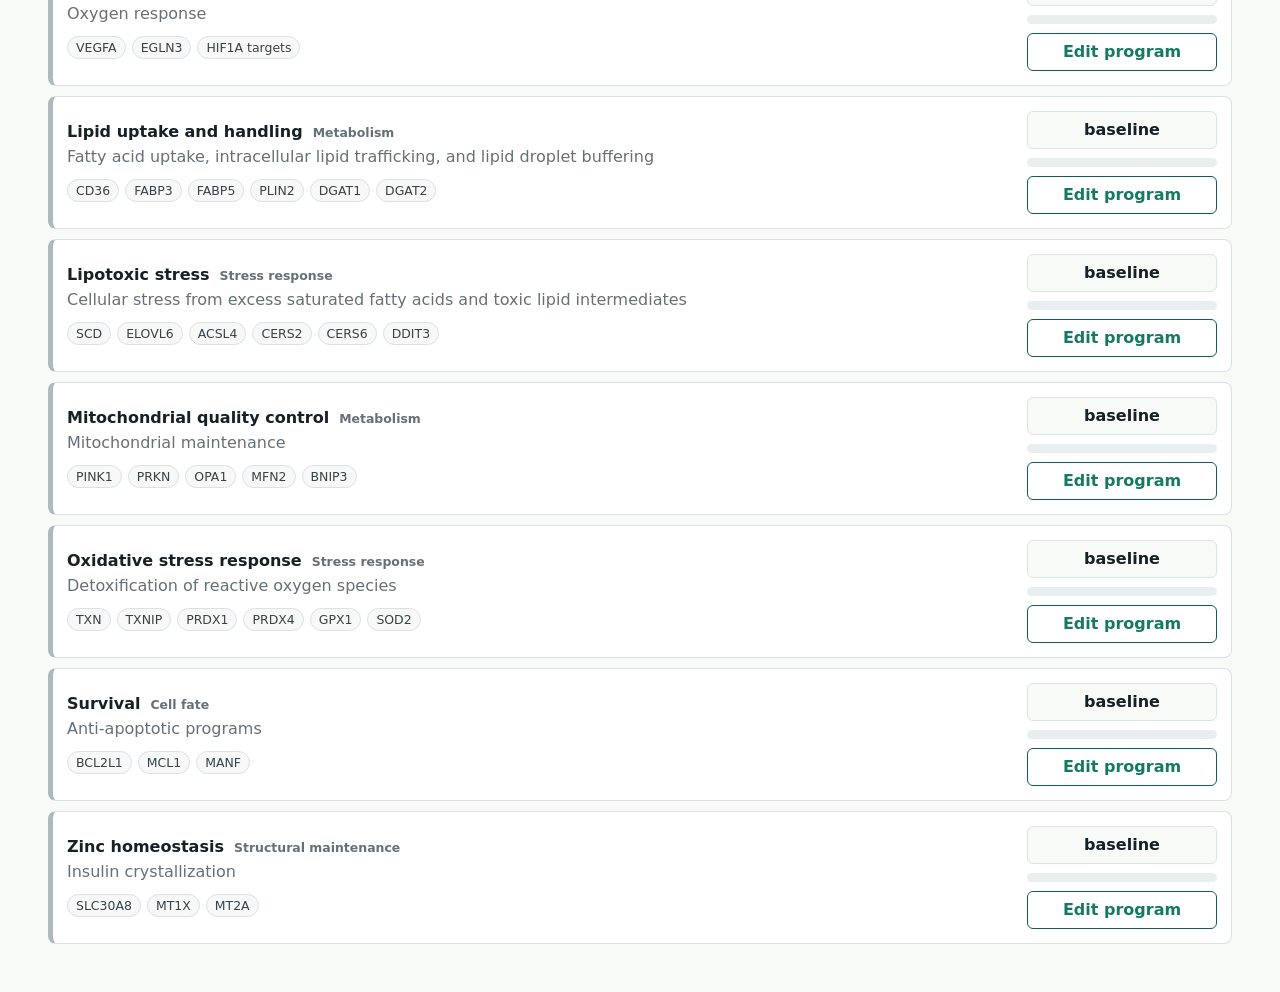
==== commit 916b1614: "Move List/Network/Edit state/Add program buttons to the top of the state workspace module" ====
--- a/index.html
+++ b/index.html
@@ -166,19 +166,19 @@
       </section>
 
       <section id="stateView" class="state-workspace">
+        <div class="section-actions state-workspace-actions">
+          <div class="view-toggle" role="group" aria-label="View mode">
+            <button id="viewModeList" type="button" aria-pressed="true">List</button>
+            <button id="viewModeNetwork" type="button" aria-pressed="false">Network</button>
+          </div>
+          <button id="editSelectedState" class="ghost">Edit state</button>
+          <button id="addProgram">Add program</button>
+        </div>
         <div class="section-head">
           <div>
             <h2 id="selectedStateName">State</h2>
             <p id="selectedStatePhenotype"></p>
             <div id="selectedStateMarkers" class="marker-genes"></div>
-          </div>
-          <div class="section-actions">
-            <div class="view-toggle" role="group" aria-label="View mode">
-              <button id="viewModeList" type="button" aria-pressed="true">List</button>
-              <button id="viewModeNetwork" type="button" aria-pressed="false">Network</button>
-            </div>
-            <button id="editSelectedState" class="ghost">Edit state</button>
-            <button id="addProgram">Add program</button>
           </div>
         </div>
         <div class="programs-heading">
--- a/styles.css
+++ b/styles.css
@@ -241,6 +241,20 @@
   resize: vertical;
 }
 
+/* The generic input rule above (width:100%, padding, border) is meant for
+   text fields -- it was also stretching checkbox inputs into giant,
+   effectively invisible click targets that pushed their label text off to
+   the side. Restore native checkbox sizing/appearance everywhere. */
+input[type="checkbox"] {
+  width: auto;
+  height: auto;
+  padding: 0;
+  border: revert;
+  border-radius: 0;
+  background: revert;
+  flex: 0 0 auto;
+}
+
 .view {
   display: block;
 }
@@ -256,6 +270,10 @@
 
 .section-head p {
   margin-bottom: 0;
+}
+
+.state-workspace-actions {
+  margin: 14px 0 18px;
 }
 
 .section-actions {
@@ -551,6 +569,31 @@
   grid-template-columns: minmax(130px, 1fr) 170px;
   gap: 8px;
   align-items: center;
+}
+
+.reference-editor-list {
+  display: grid;
+  gap: 6px;
+  max-height: 220px;
+  overflow-y: auto;
+  border: 1px solid var(--line);
+  border-radius: 8px;
+  padding: 10px;
+  background: #f7f9f9;
+}
+
+.reference-editor-item {
+  display: flex !important;
+  flex-direction: row !important;
+  align-items: start;
+  gap: 8px;
+  font-size: 0.85rem;
+  line-height: 1.4;
+}
+
+.reference-editor-item input {
+  margin-top: 3px;
+  flex-shrink: 0;
 }
 
 .marker-genes {
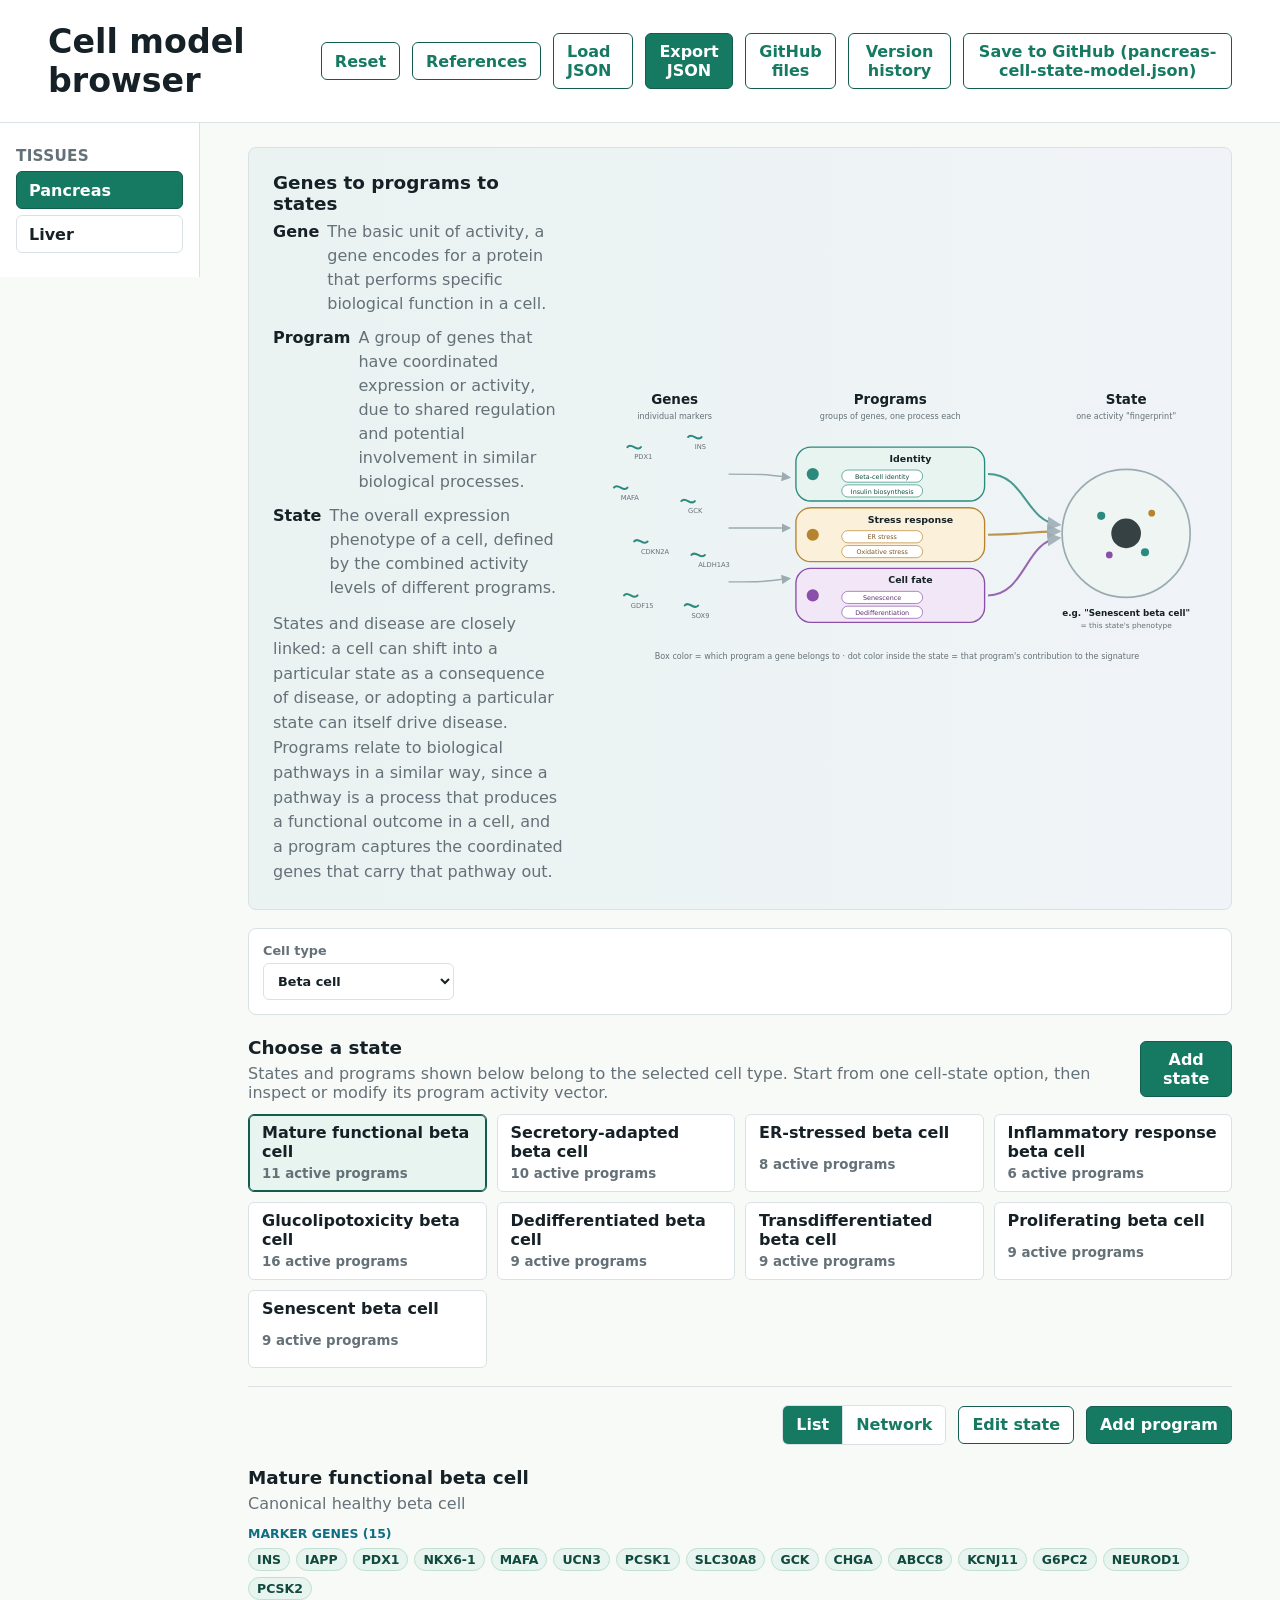
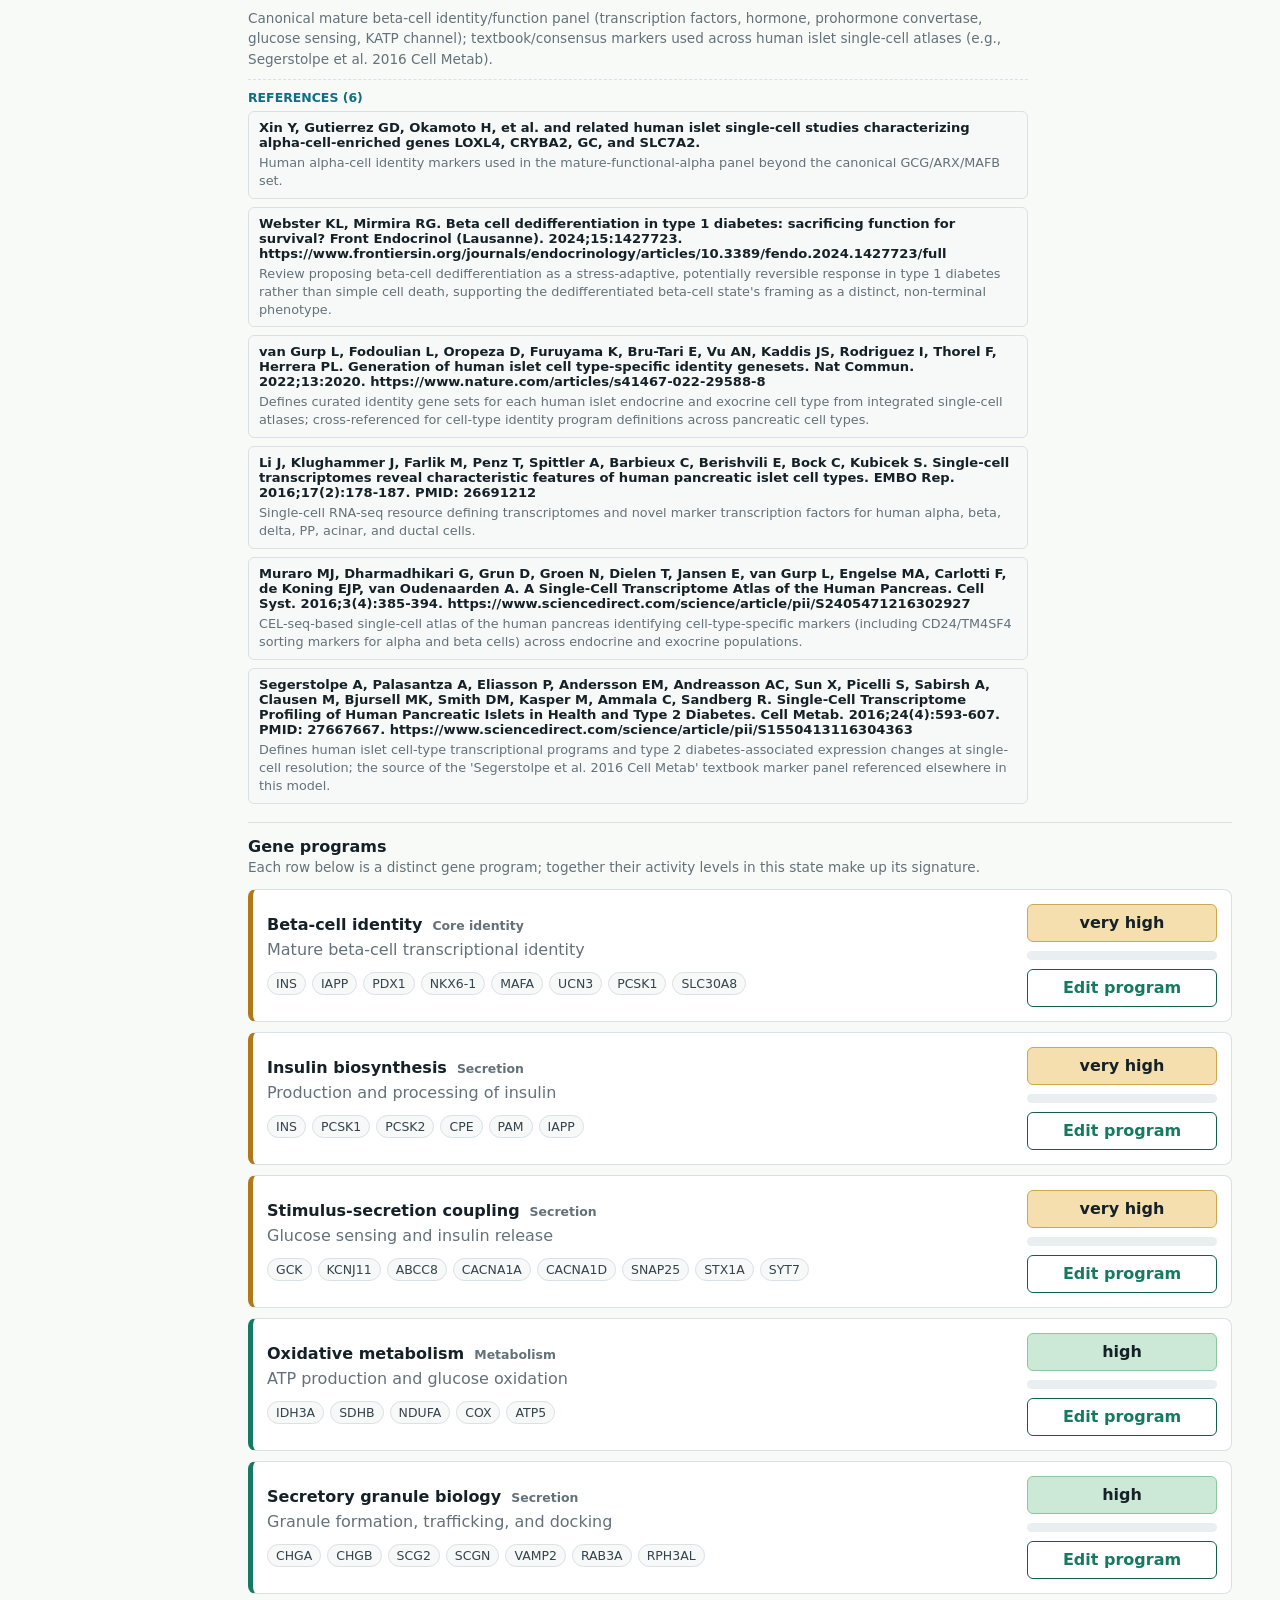
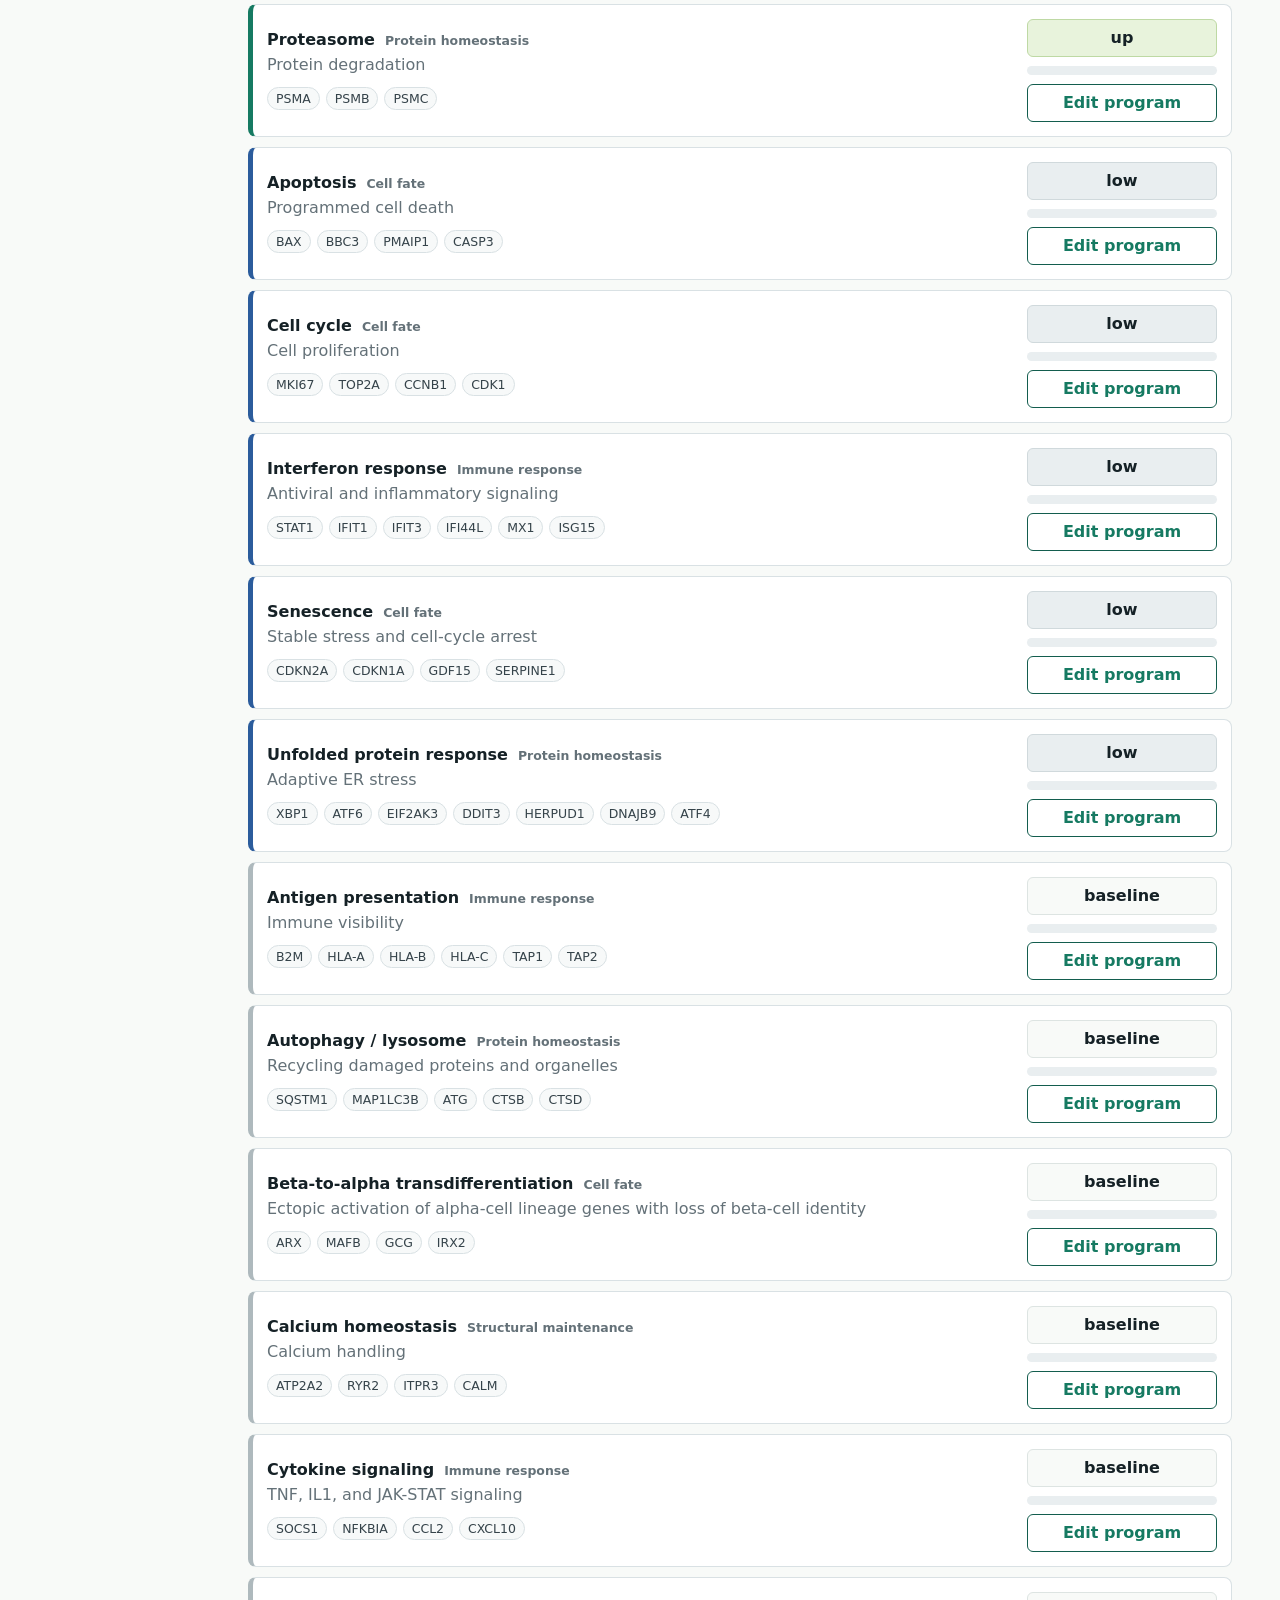
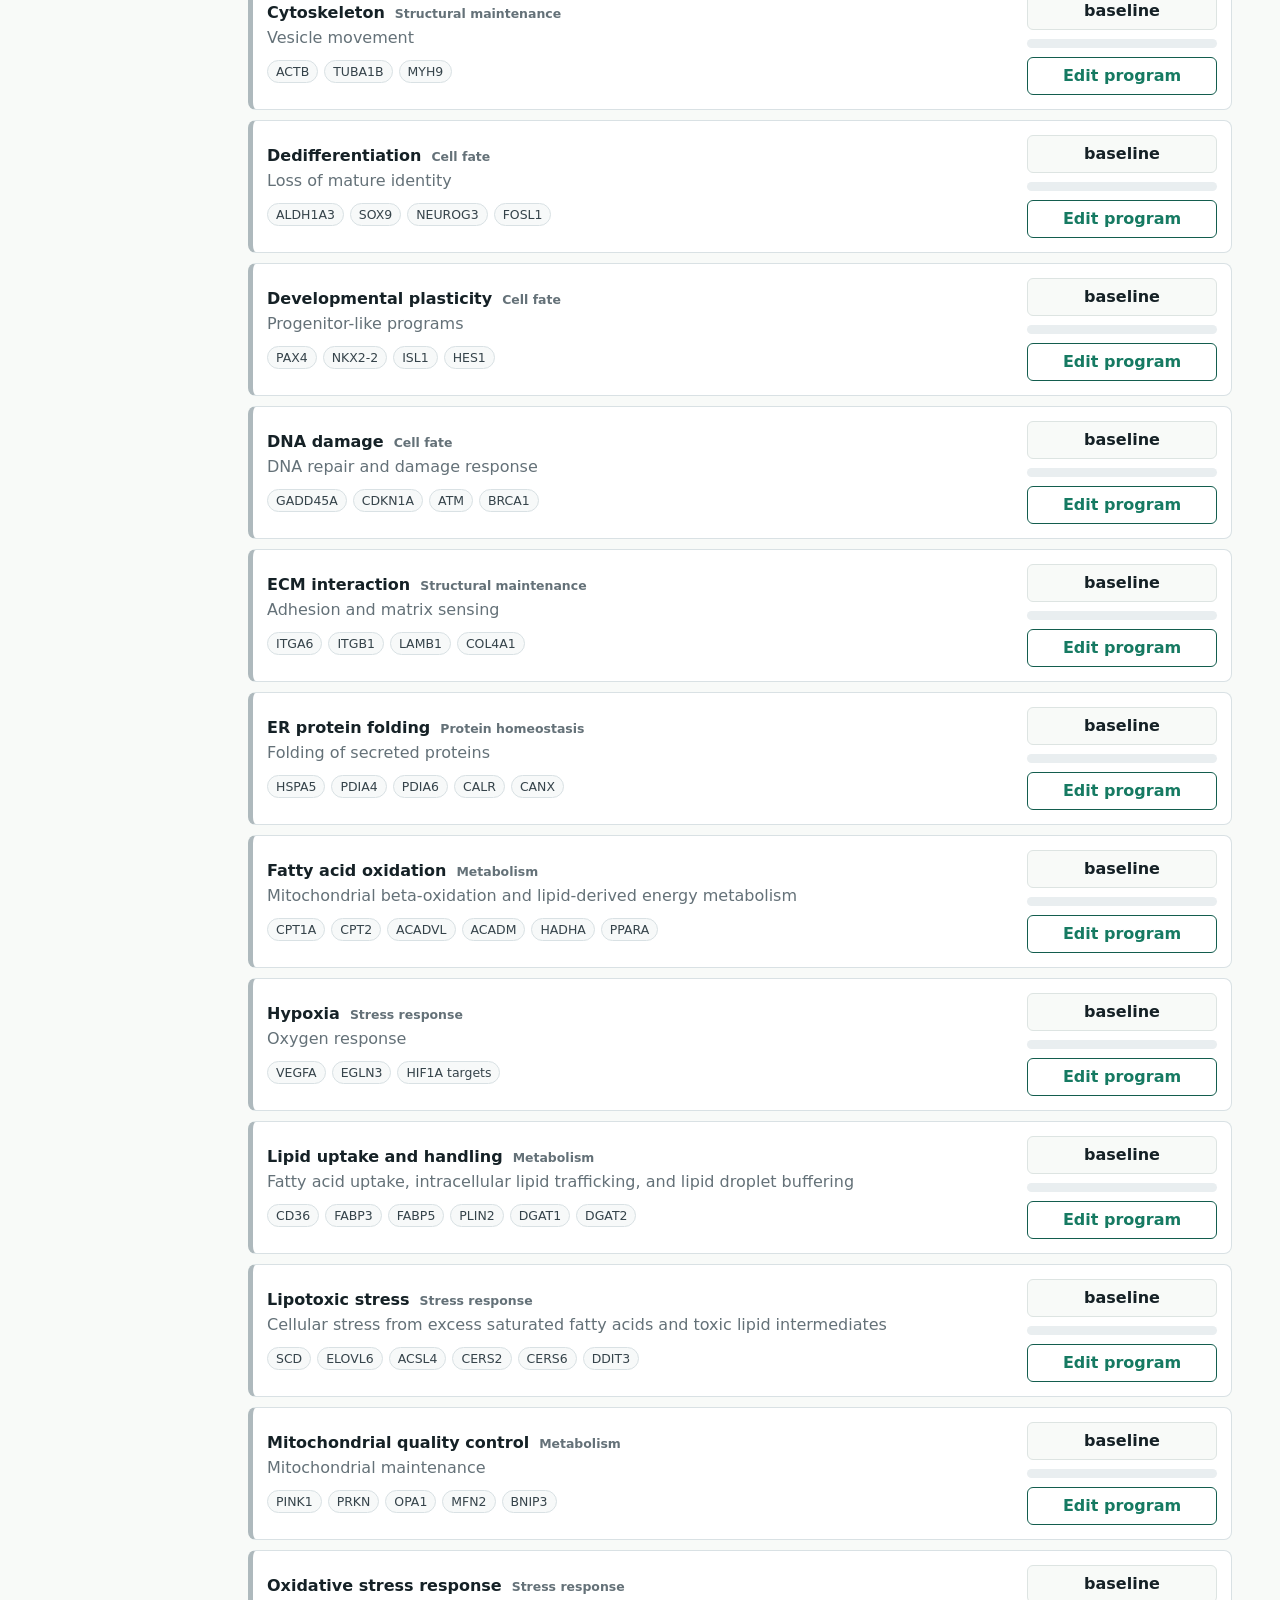
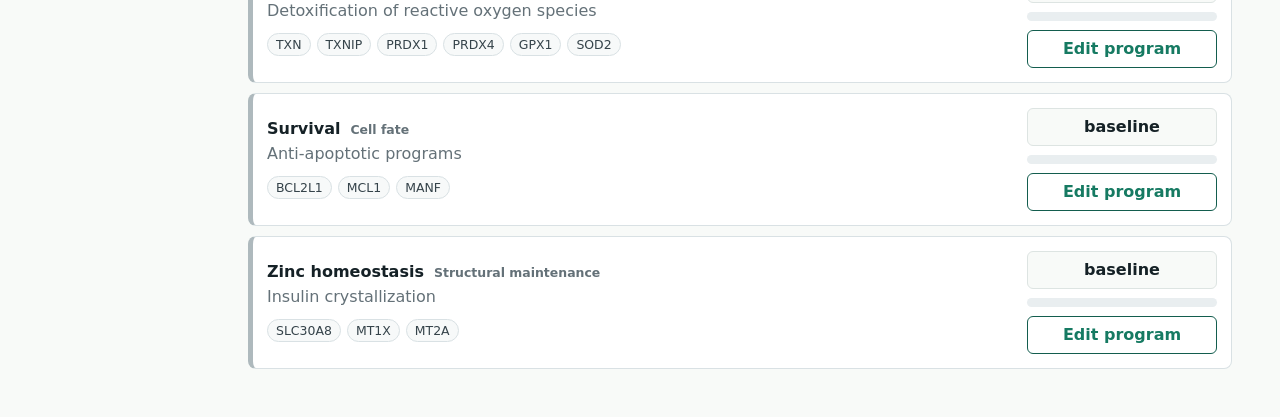
==== commit f599f889: "Add tissue sidebar (Pancreas/Liver) with per-tissue local caching and GitHub sync" ====
--- a/index.html
+++ b/index.html
@@ -25,7 +25,13 @@
       </div>
     </header>
 
-    <main>
+    <div class="app-body">
+      <aside class="tissue-sidebar">
+        <h2>Tissues</h2>
+        <nav id="tissueList" class="tissue-list" aria-label="Tissue selector"></nav>
+      </aside>
+
+      <main>
       <section class="summary-band">
         <div class="summary-text">
           <h2>Genes to programs to states</h2>
@@ -201,7 +207,8 @@
           </div>
         </div>
       </section>
-    </main>
+      </main>
+    </div>
 
     <dialog id="editor">
       <form method="dialog" id="editorForm">
--- a/styles.css
+++ b/styles.css
@@ -134,6 +134,56 @@
 
 main {
   padding: 24px clamp(18px, 4vw, 48px) 48px;
+  flex: 1 1 auto;
+  min-width: 0;
+}
+
+.app-body {
+  display: flex;
+  align-items: flex-start;
+}
+
+.tissue-sidebar {
+  flex: 0 0 200px;
+  padding: 24px 16px;
+  border-right: 1px solid var(--line);
+  background: white;
+}
+
+.tissue-sidebar h2 {
+  font-size: 0.95rem;
+  color: var(--muted);
+  text-transform: uppercase;
+  letter-spacing: 0.02em;
+}
+
+.tissue-list {
+  display: grid;
+  gap: 6px;
+}
+
+.tissue-item {
+  display: block;
+  width: 100%;
+  text-align: left;
+  border: 1px solid var(--line);
+  background: white;
+  color: var(--ink);
+  font-weight: 600;
+  min-height: 38px;
+  padding: 8px 12px;
+  border-radius: 6px;
+  cursor: pointer;
+}
+
+.tissue-item:hover {
+  filter: brightness(0.98);
+}
+
+.tissue-item.active {
+  border-color: #135d4e;
+  background: var(--green);
+  color: white;
 }
 
 .top-actions,
@@ -1005,6 +1055,23 @@
     flex-direction: column;
   }
 
+  .app-body {
+    flex-direction: column;
+  }
+
+  .tissue-sidebar {
+    flex: none;
+    width: 100%;
+    border-right: none;
+    border-bottom: 1px solid var(--line);
+  }
+
+  .tissue-list {
+    grid-auto-flow: column;
+    grid-auto-columns: minmax(120px, 1fr);
+    overflow-x: auto;
+  }
+
   .top-actions {
     justify-content: stretch;
   }
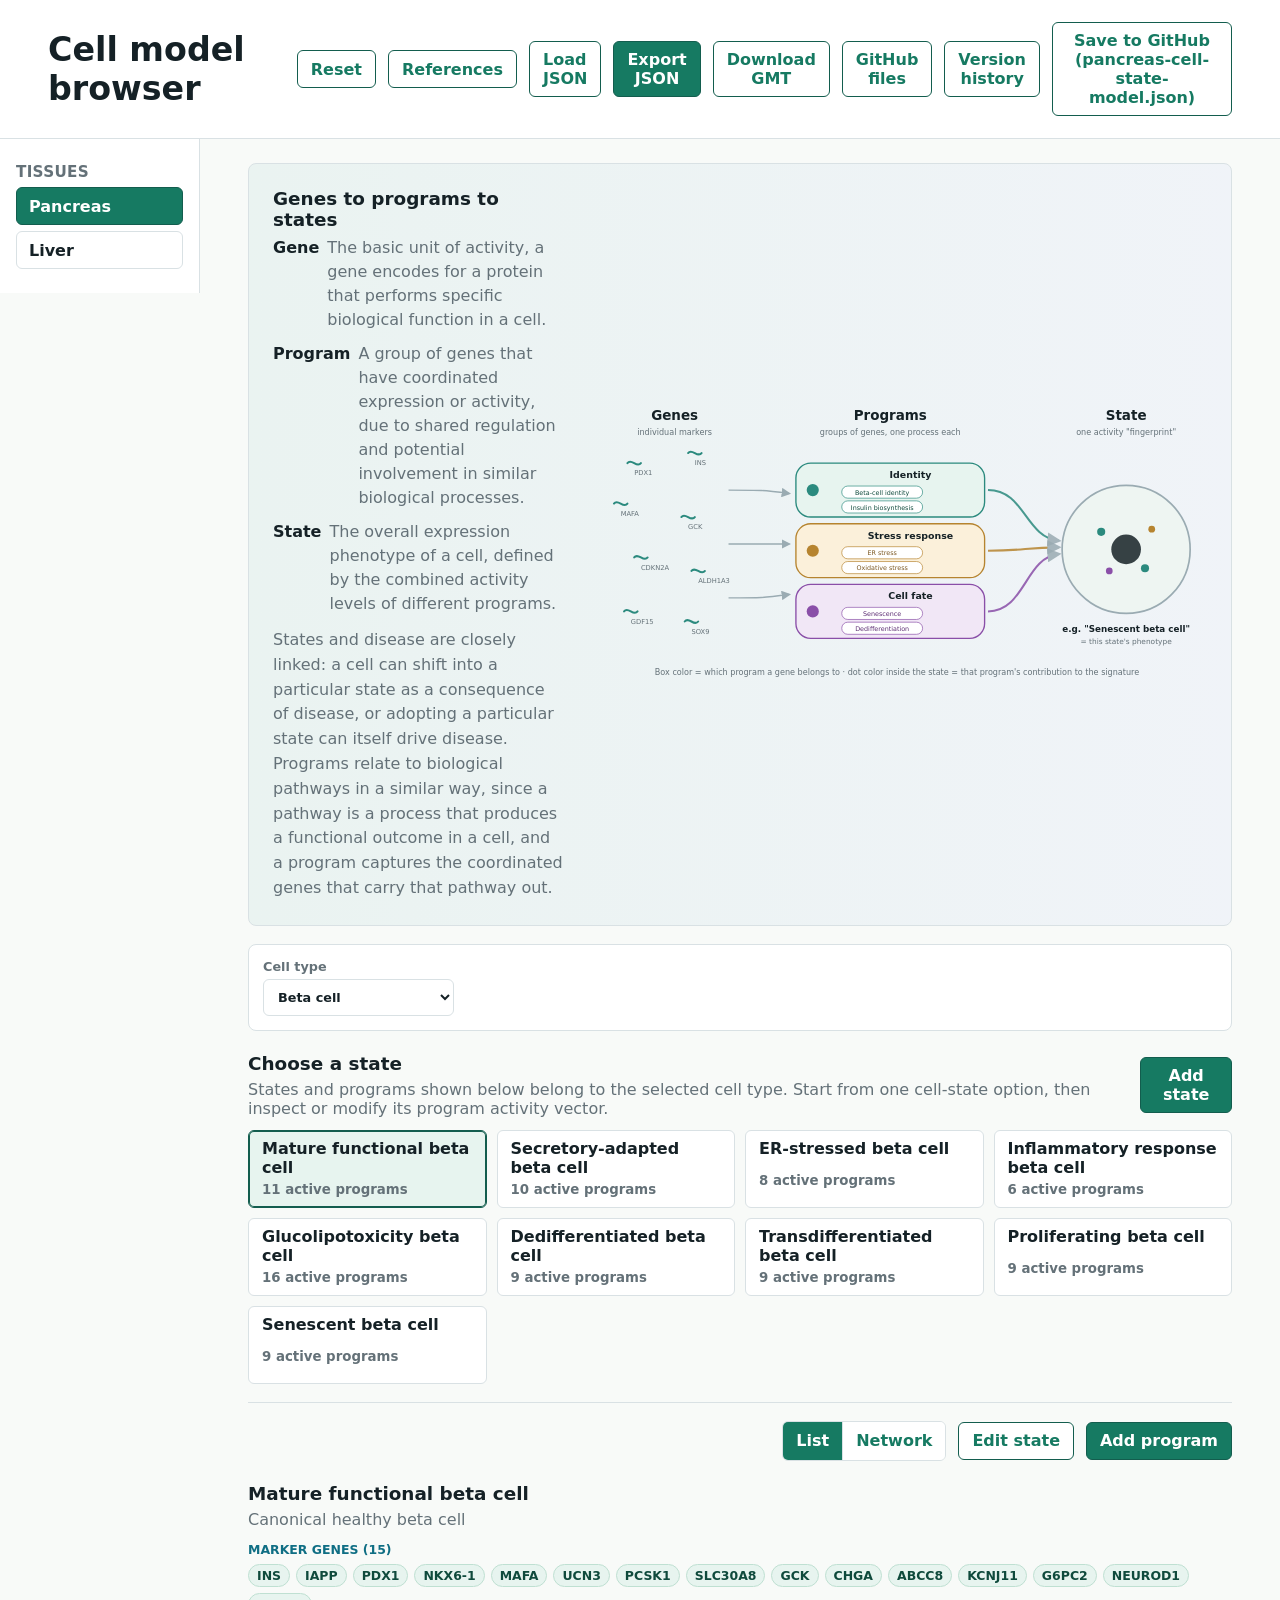
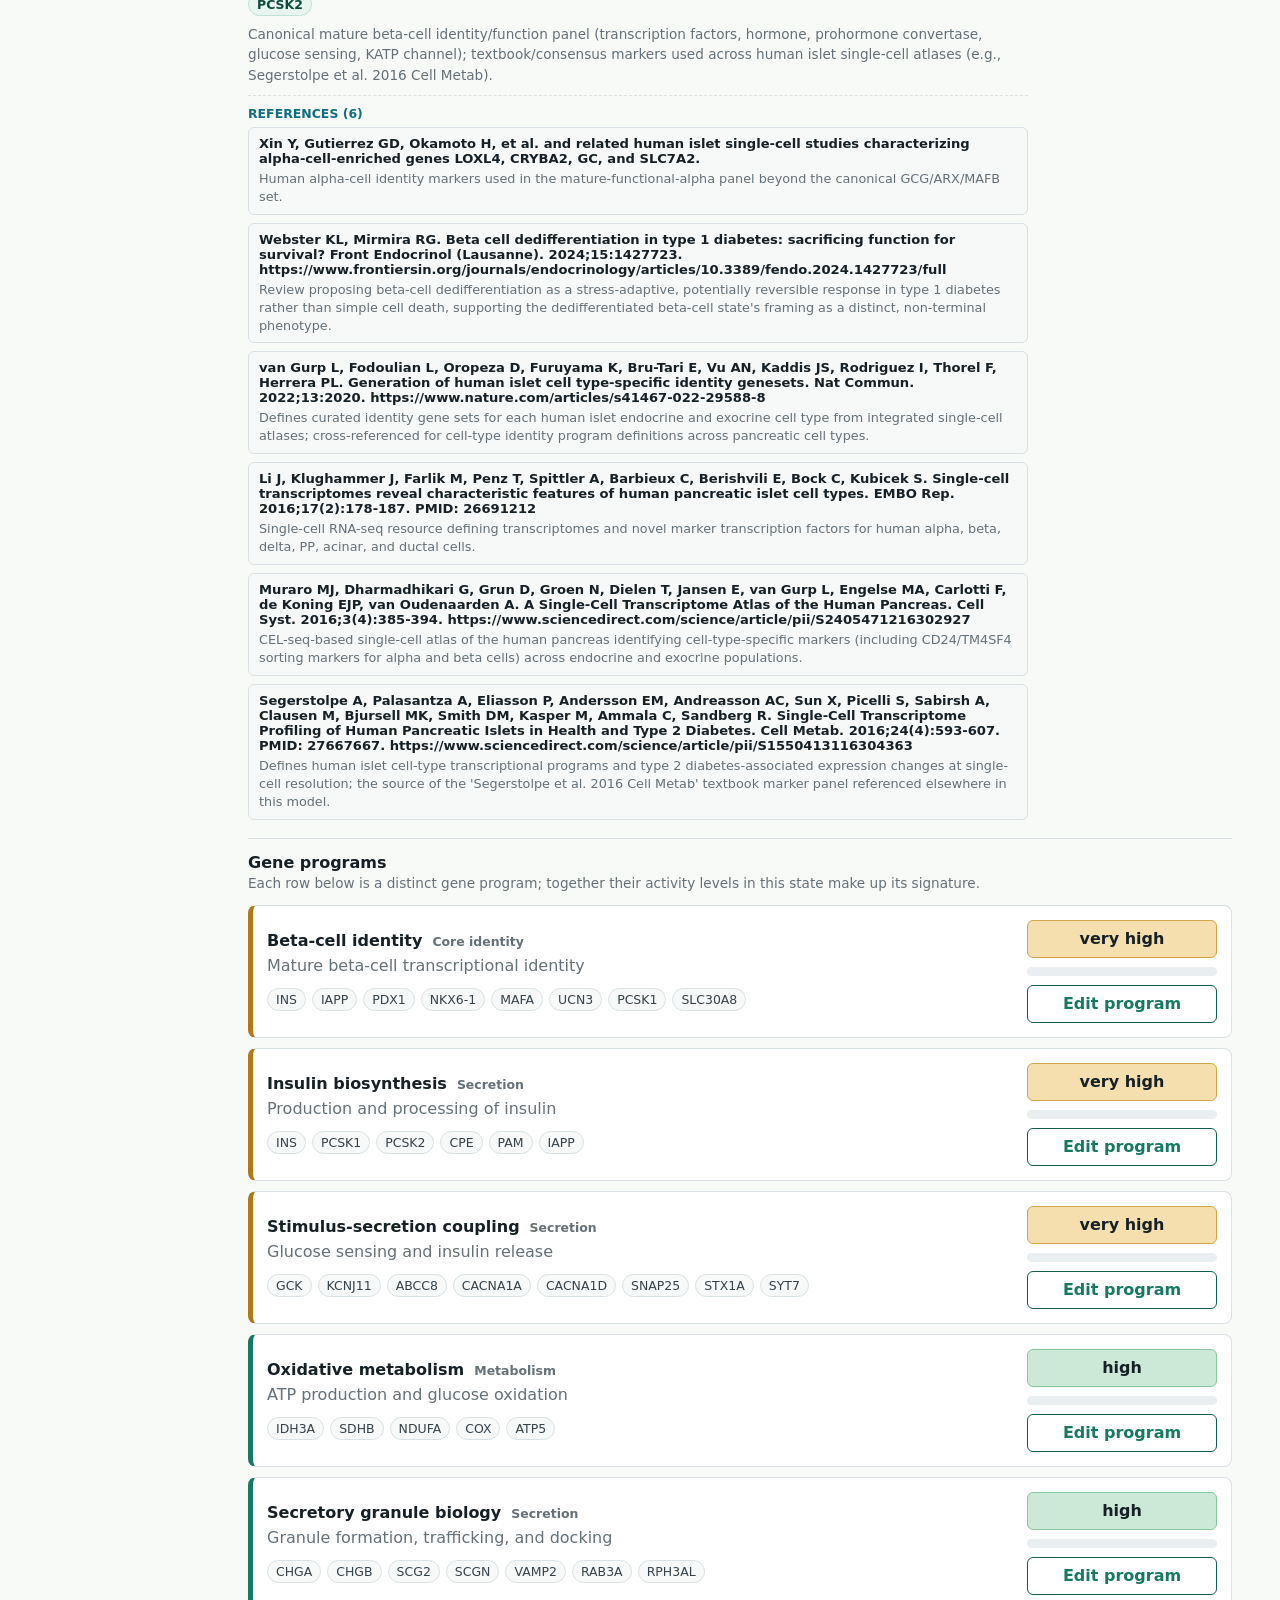
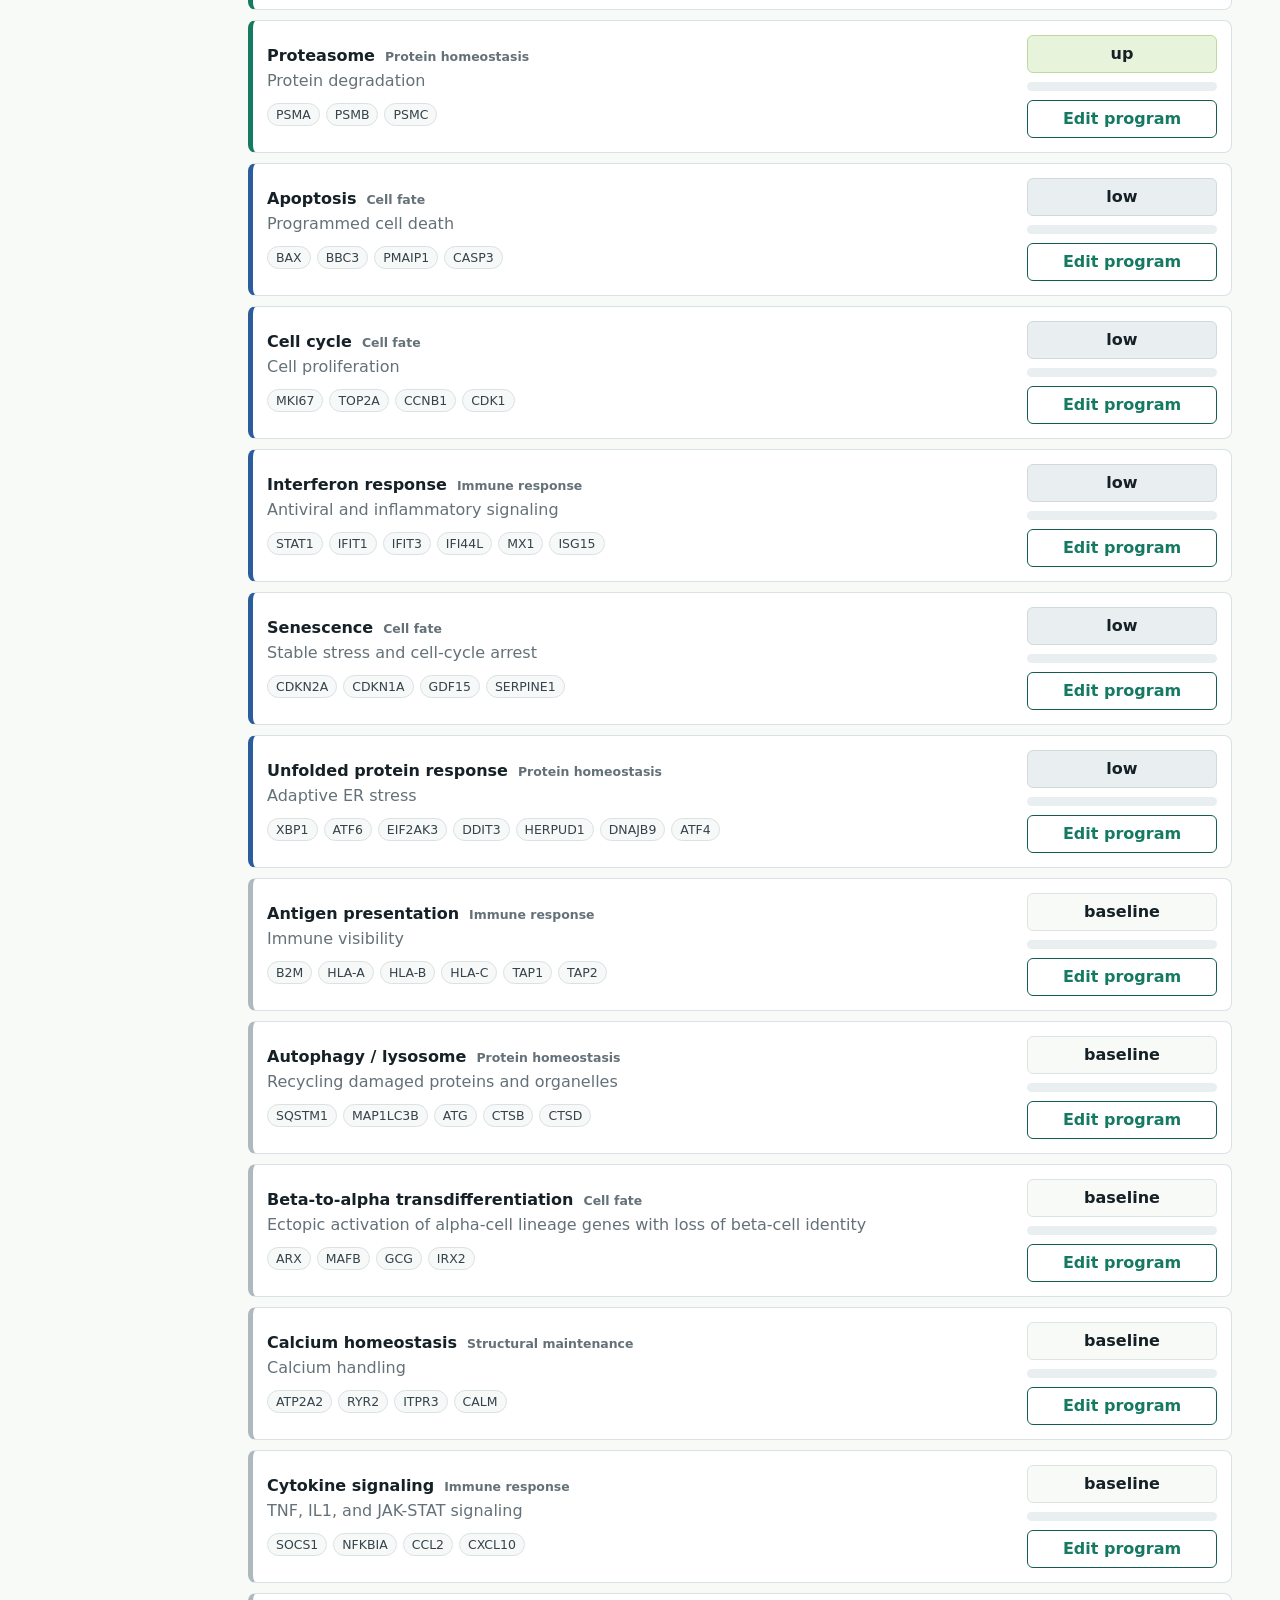
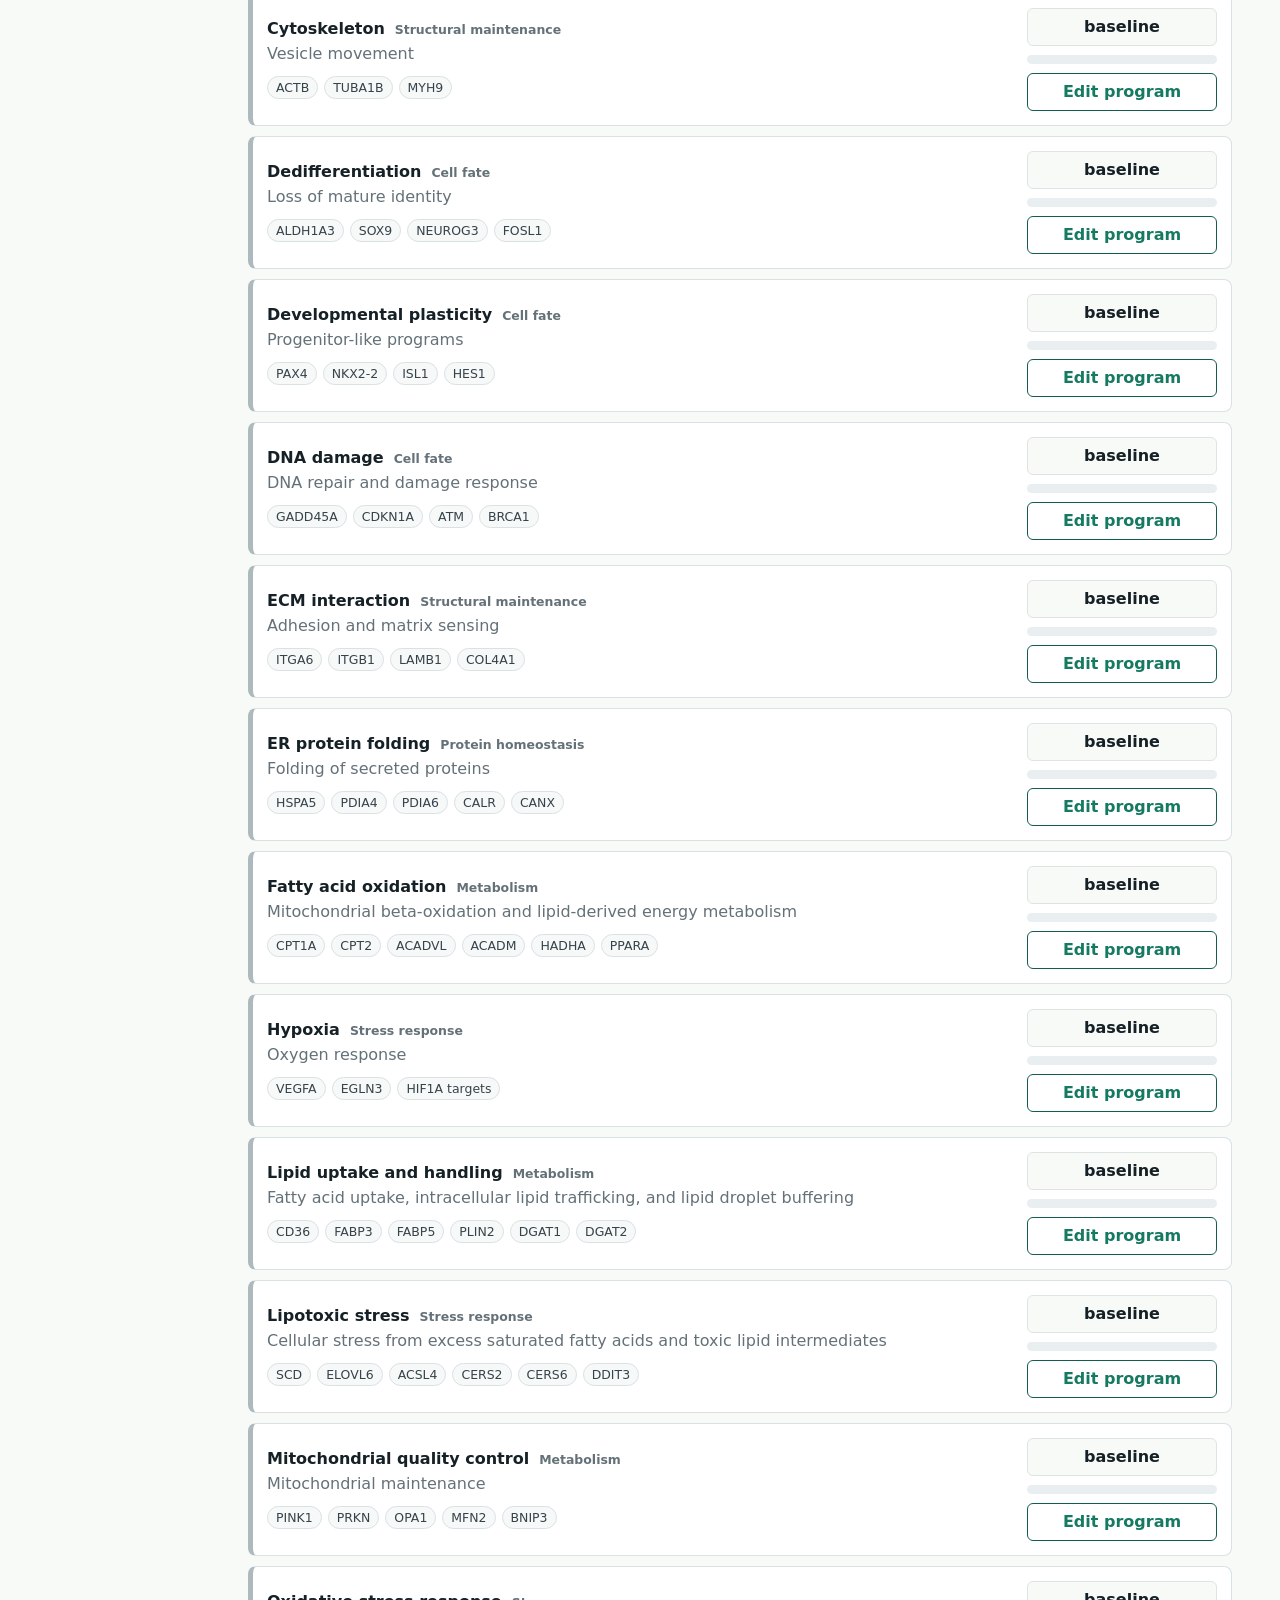
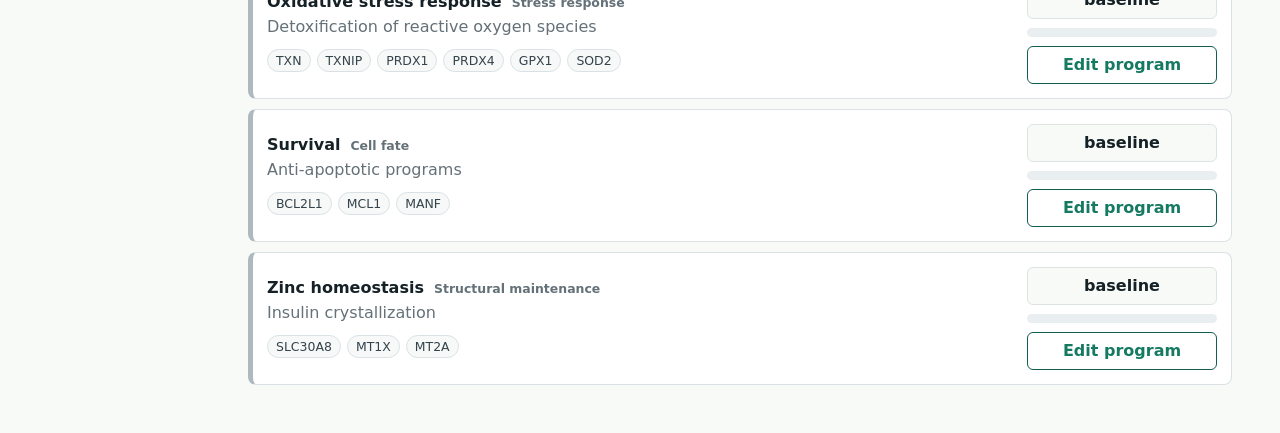
==== commit 995a2b8e: "Add Download GMT export of cell-state marker genes for the active tissue" ====
--- a/index.html
+++ b/index.html
@@ -19,6 +19,7 @@
           <input id="importData" type="file" accept="application/json,.json">
         </label>
         <button id="exportData">Export JSON</button>
+        <button id="exportGmt" class="ghost" type="button">Download GMT</button>
         <button id="showGithubFiles" class="ghost" type="button">GitHub files</button>
         <button id="showGithubHistory" class="ghost" type="button" hidden>Version history</button>
         <button id="saveToGithub" class="ghost" type="button" hidden>Save to GitHub</button>
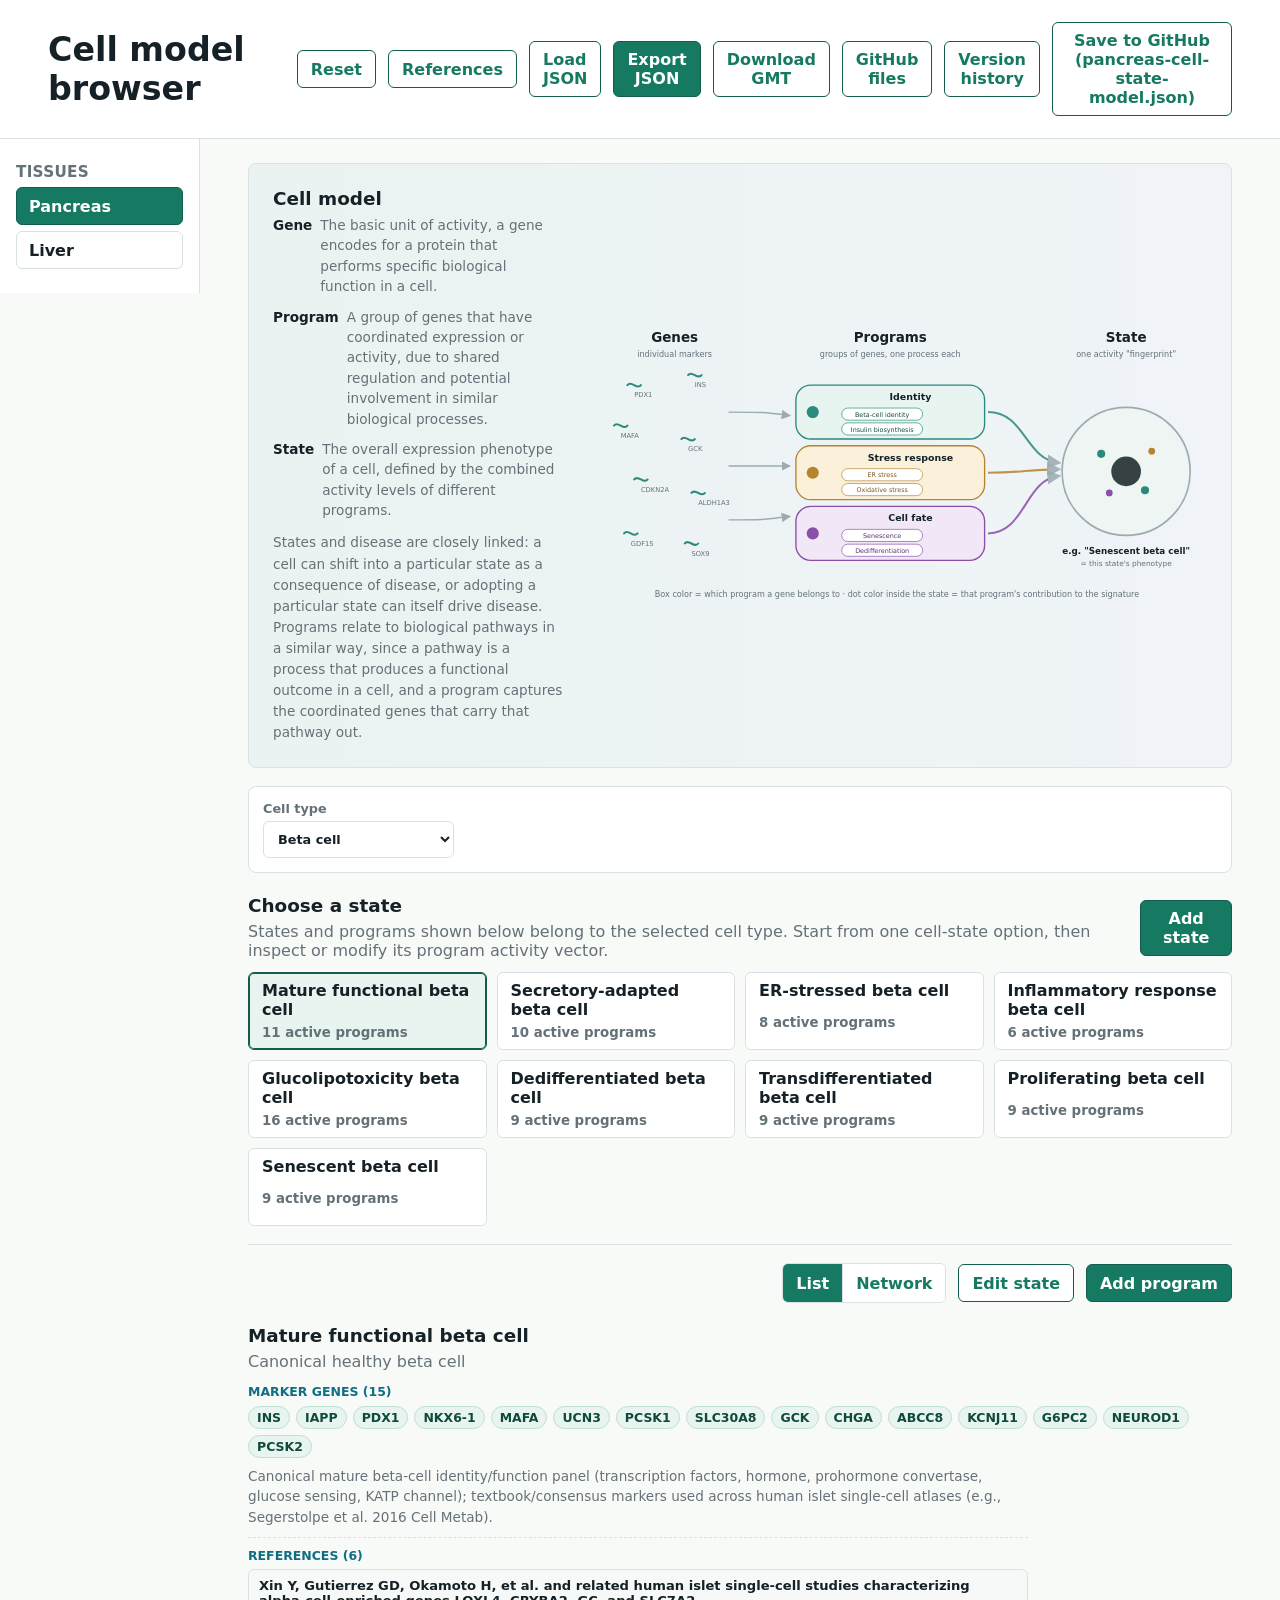
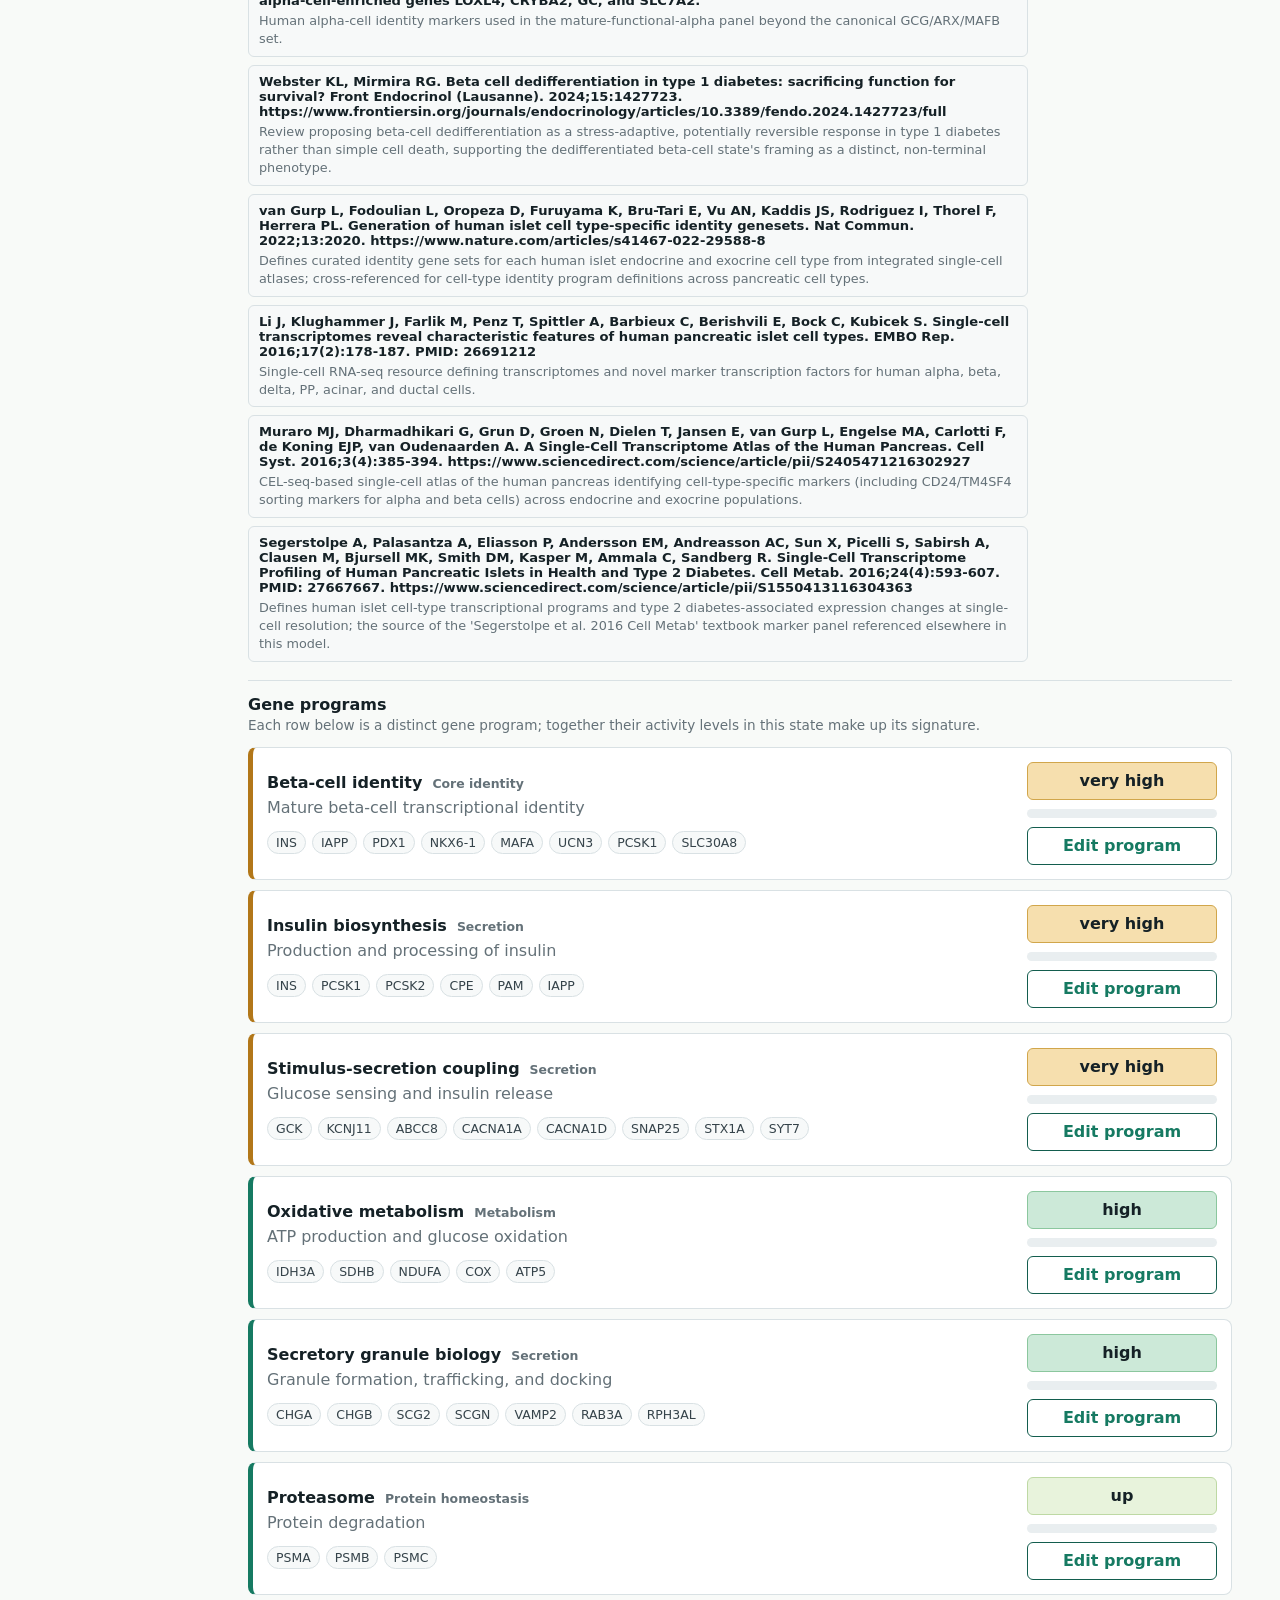
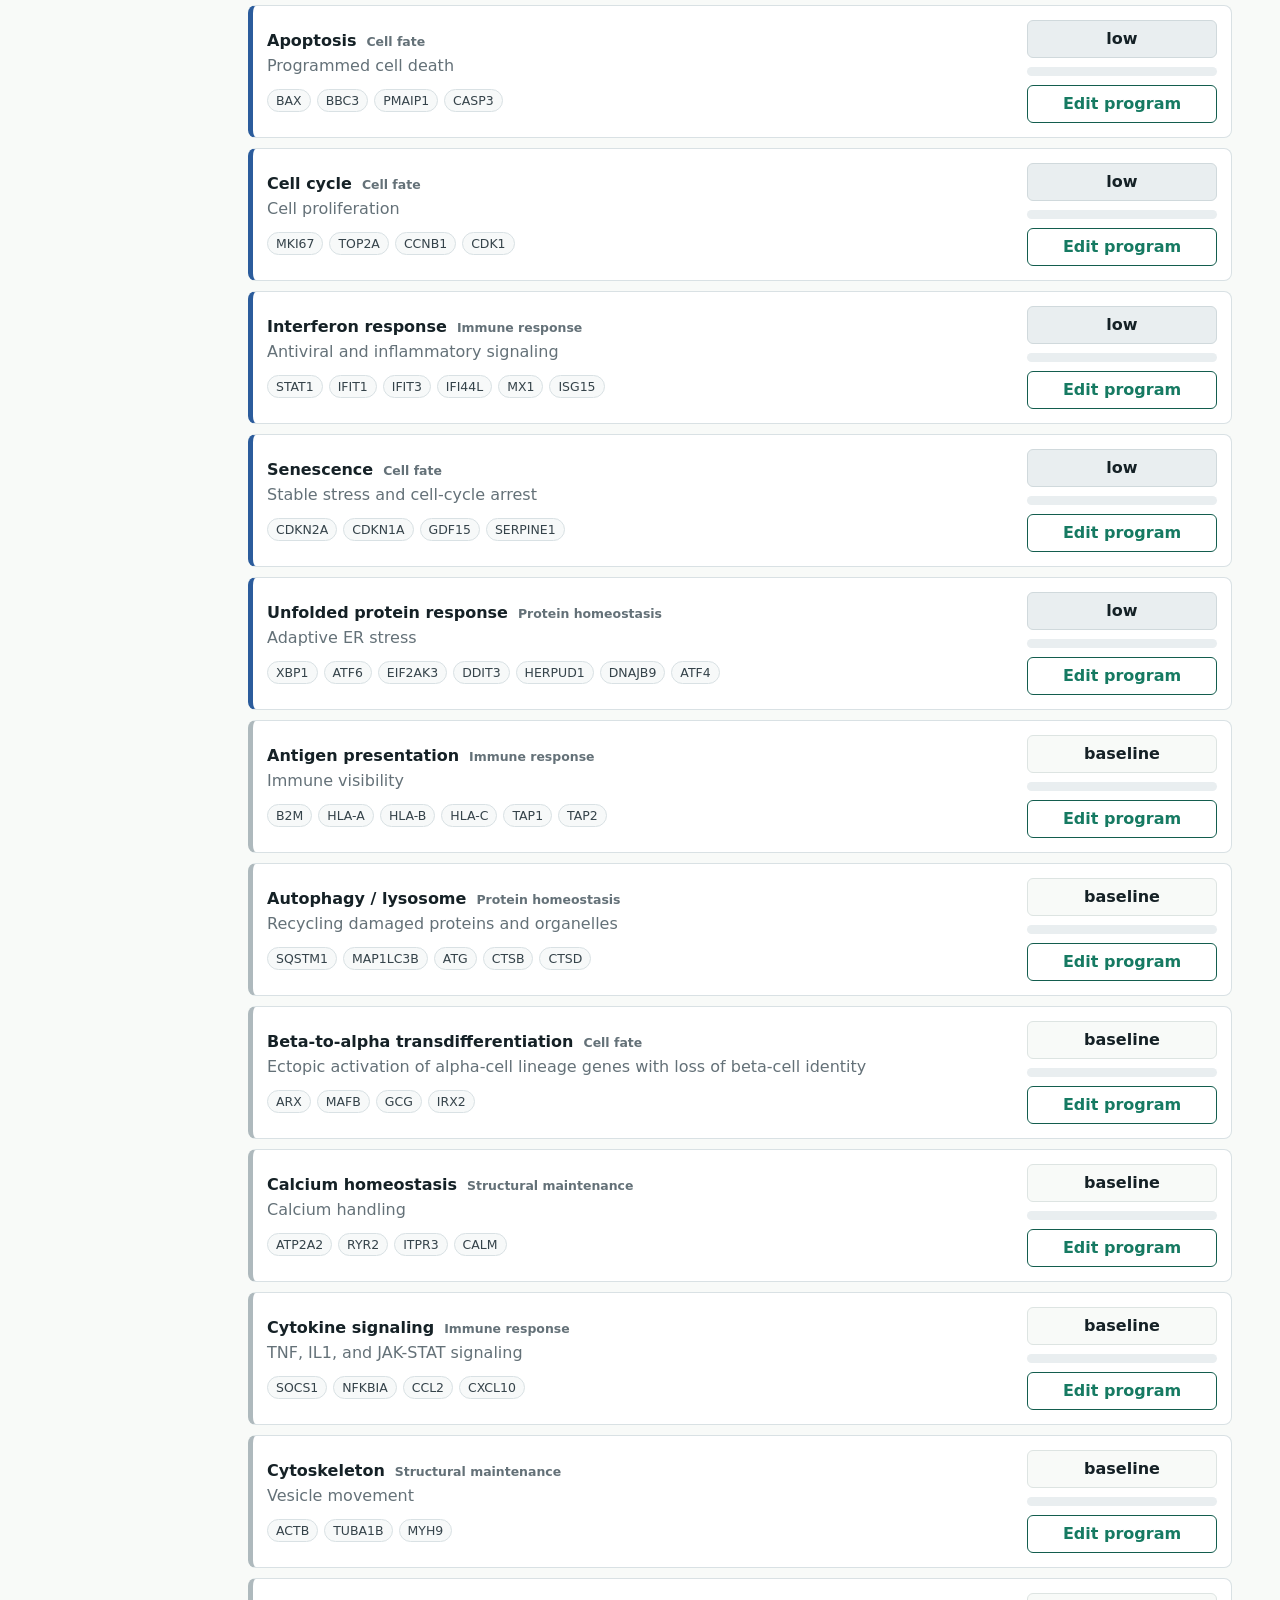
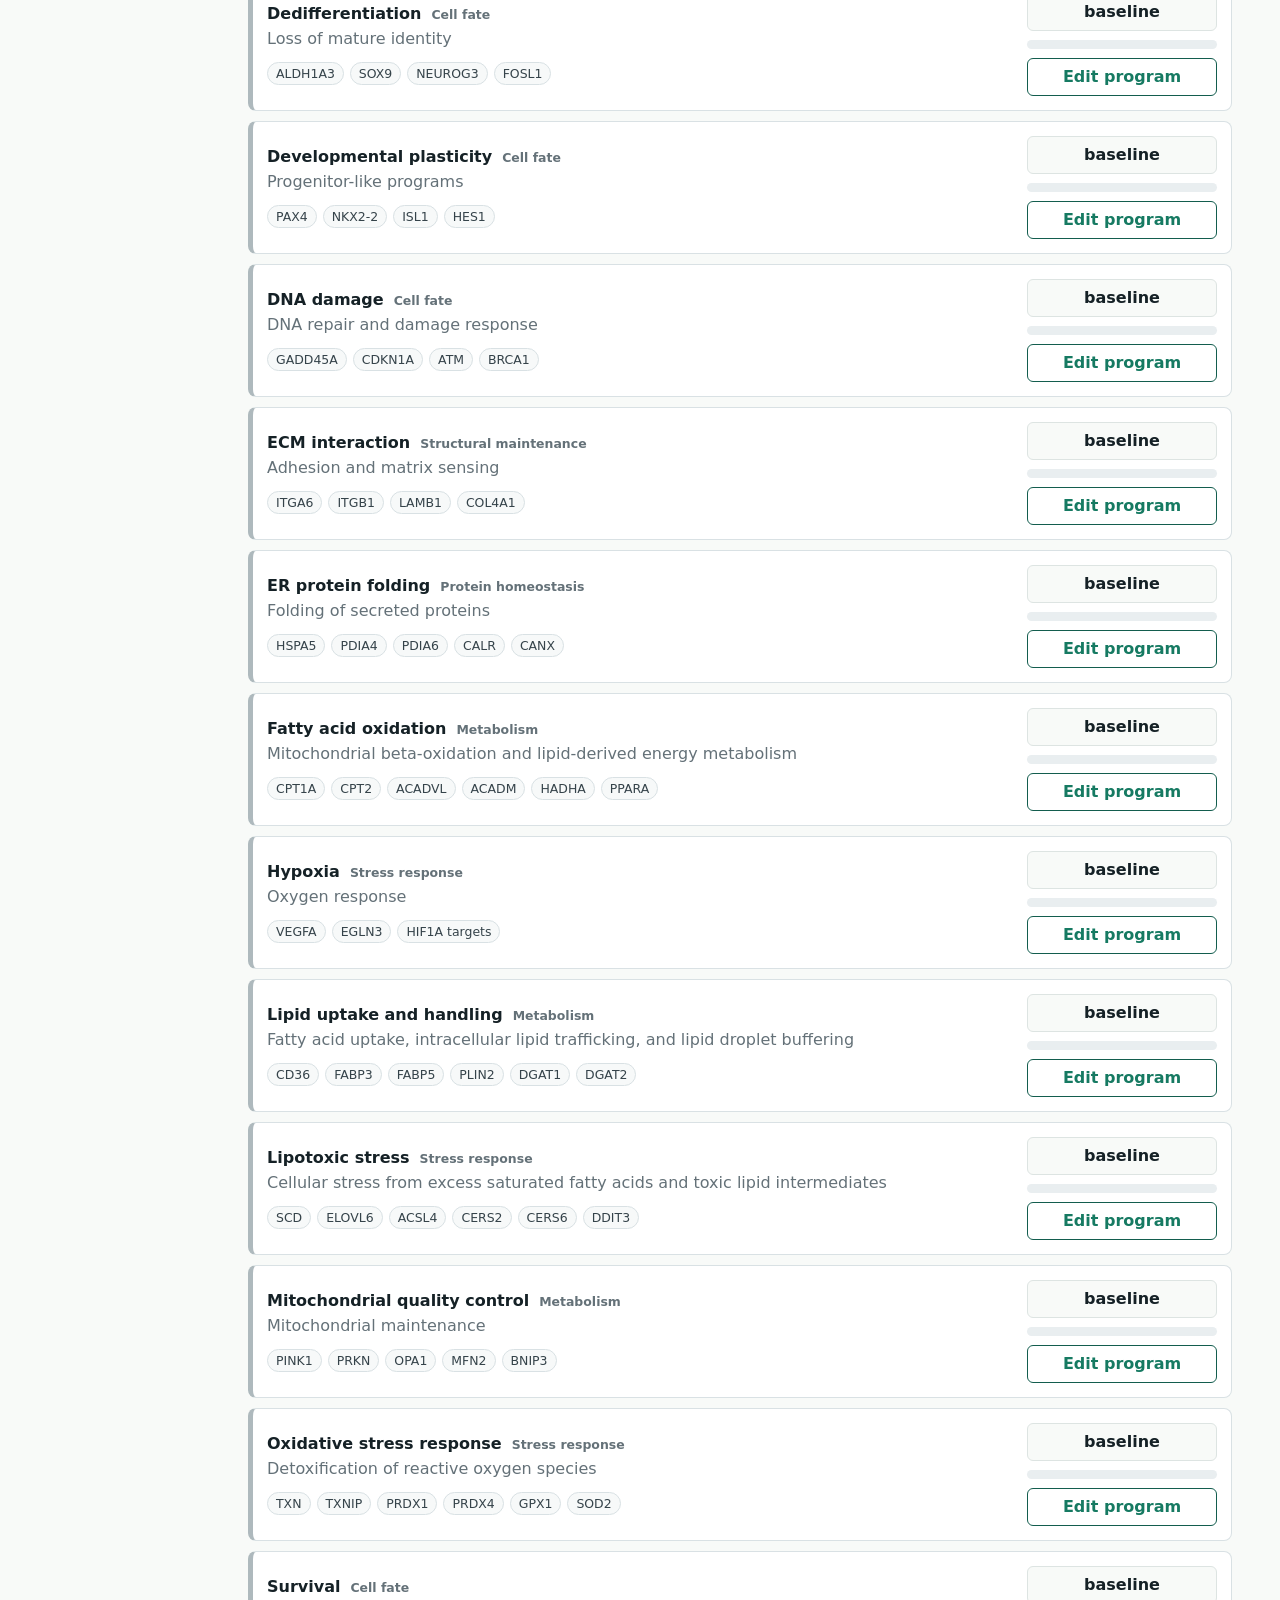
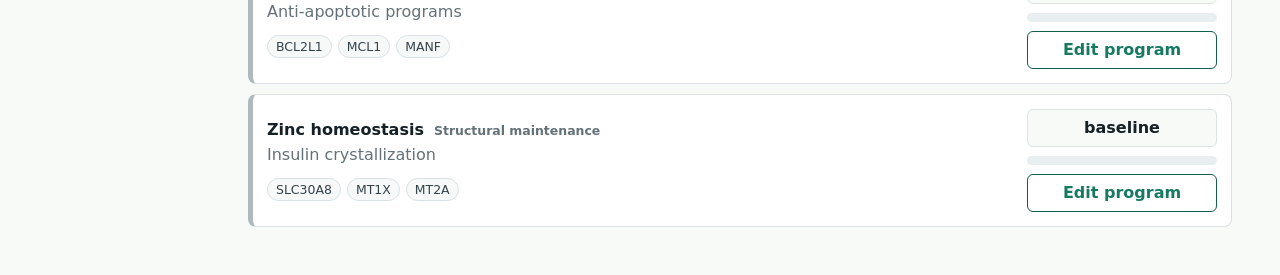
==== commit 5705c145: "Rename summary heading to 'Cell model' and shrink concept-definitions/note text" ====
--- a/index.html
+++ b/index.html
@@ -35,7 +35,7 @@
       <main>
       <section class="summary-band">
         <div class="summary-text">
-          <h2>Genes to programs to states</h2>
+          <h2>Cell model</h2>
           <dl class="concept-definitions">
             <div>
               <dt>Gene</dt>
--- a/styles.css
+++ b/styles.css
@@ -221,6 +221,7 @@
   gap: 10px;
   max-width: 700px;
   margin: 0;
+  font-size: 0.85rem;
 }
 
 .concept-definitions > div {
@@ -246,6 +247,7 @@
   margin: 12px 0 0;
   line-height: 1.55;
   color: var(--muted, #647178);
+  font-size: 0.85rem;
 }
 
 .concept-diagram {
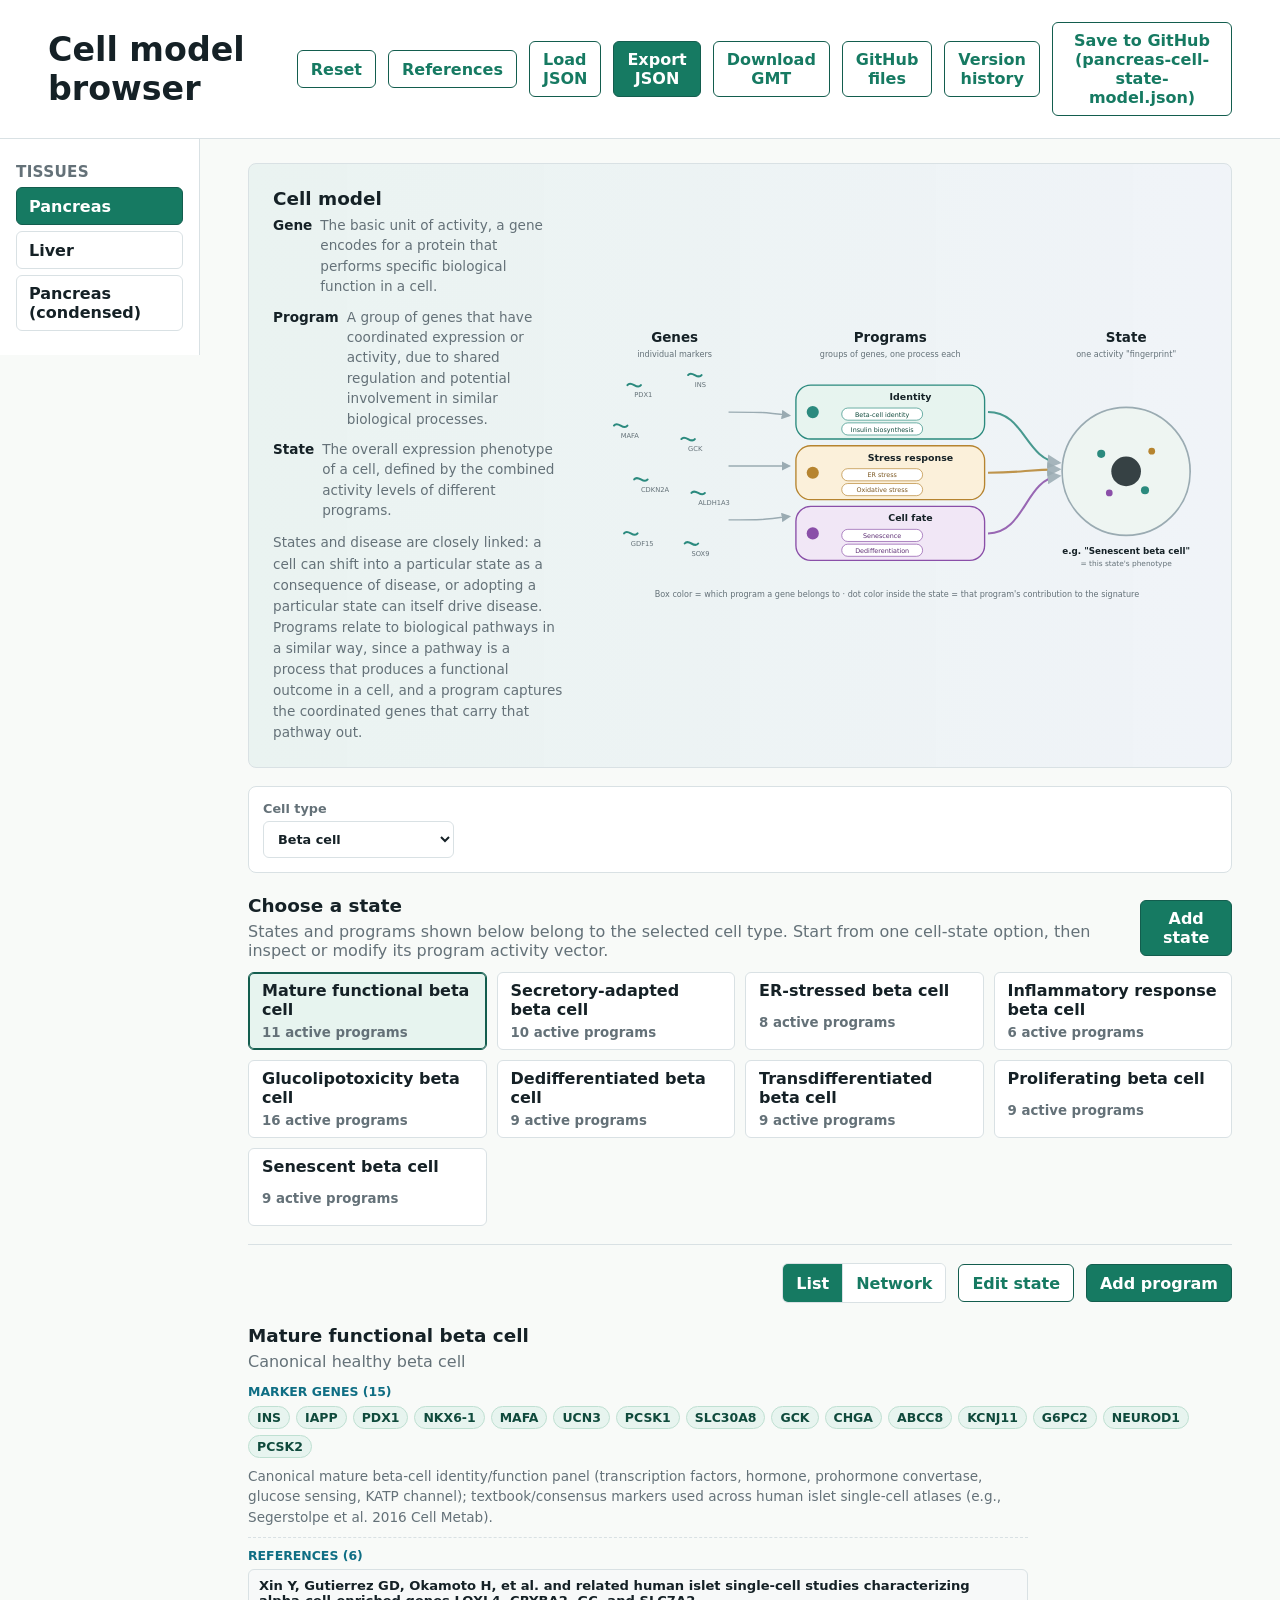
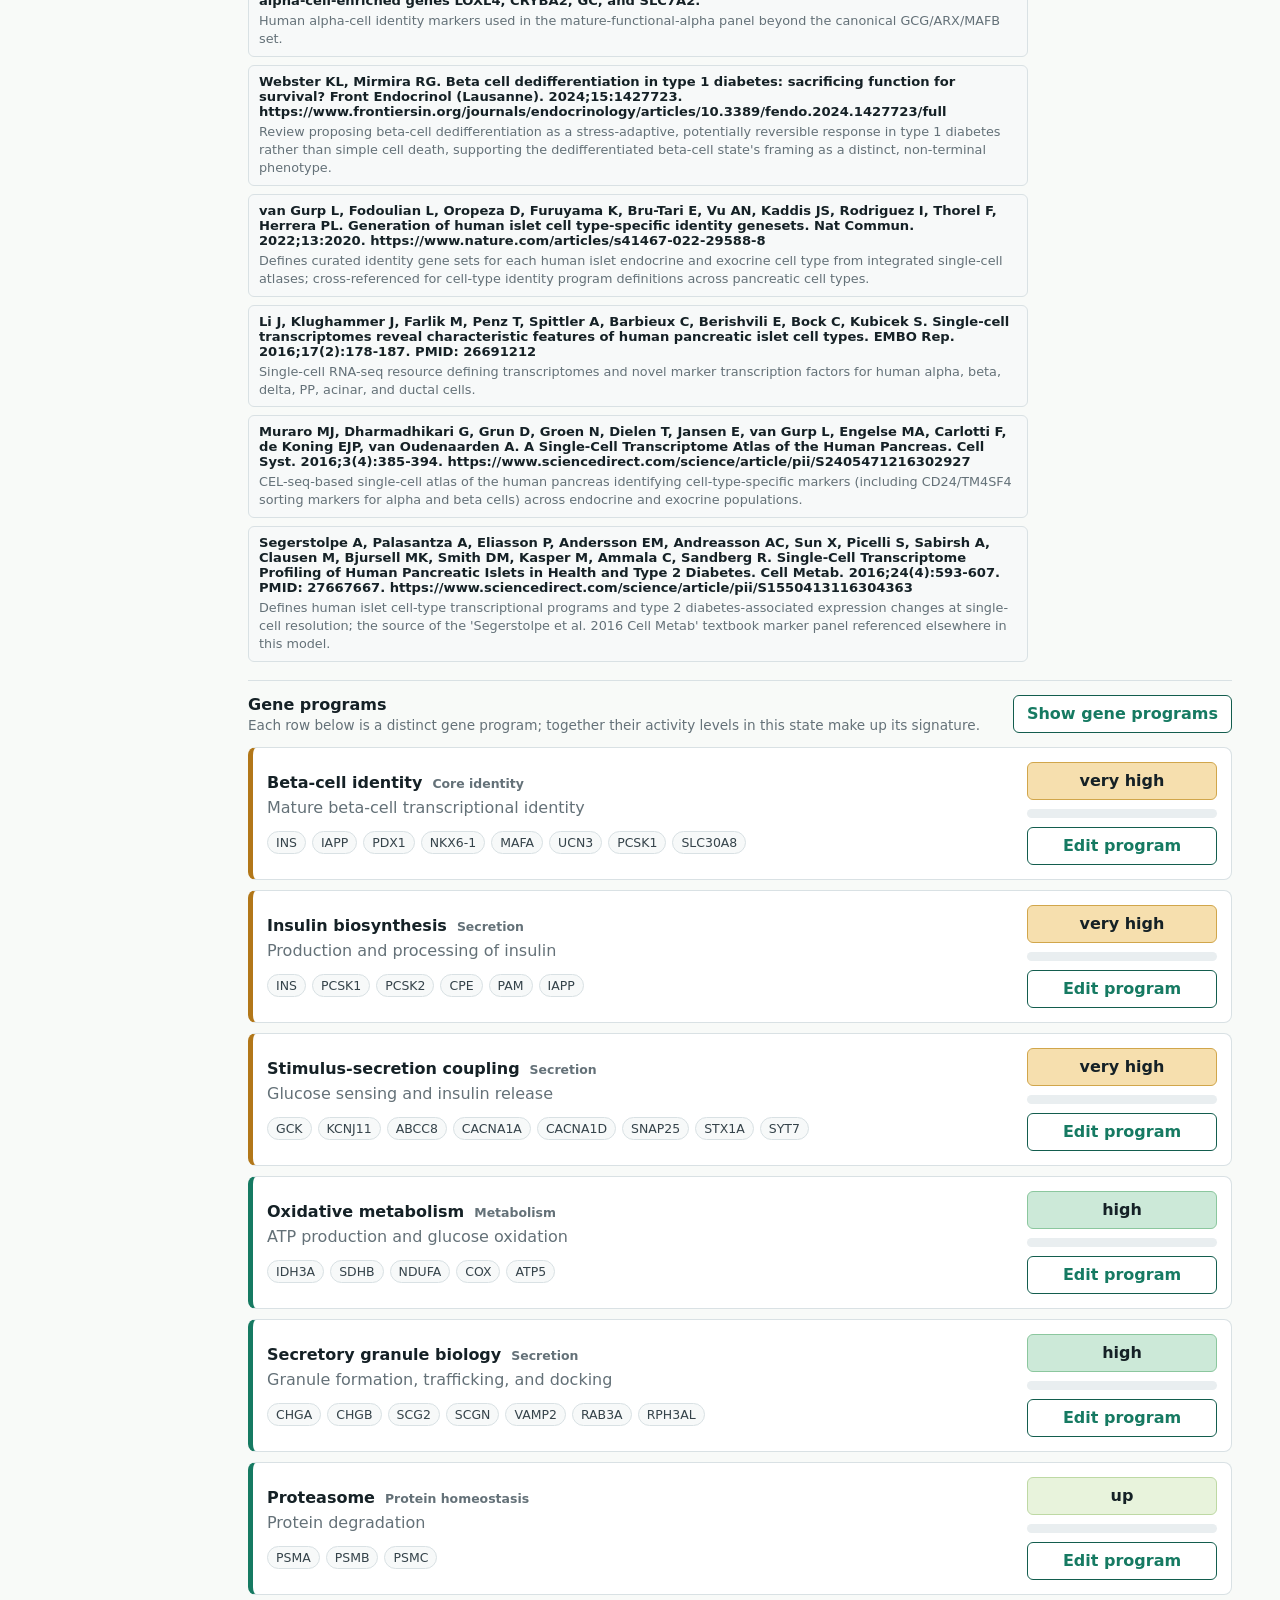
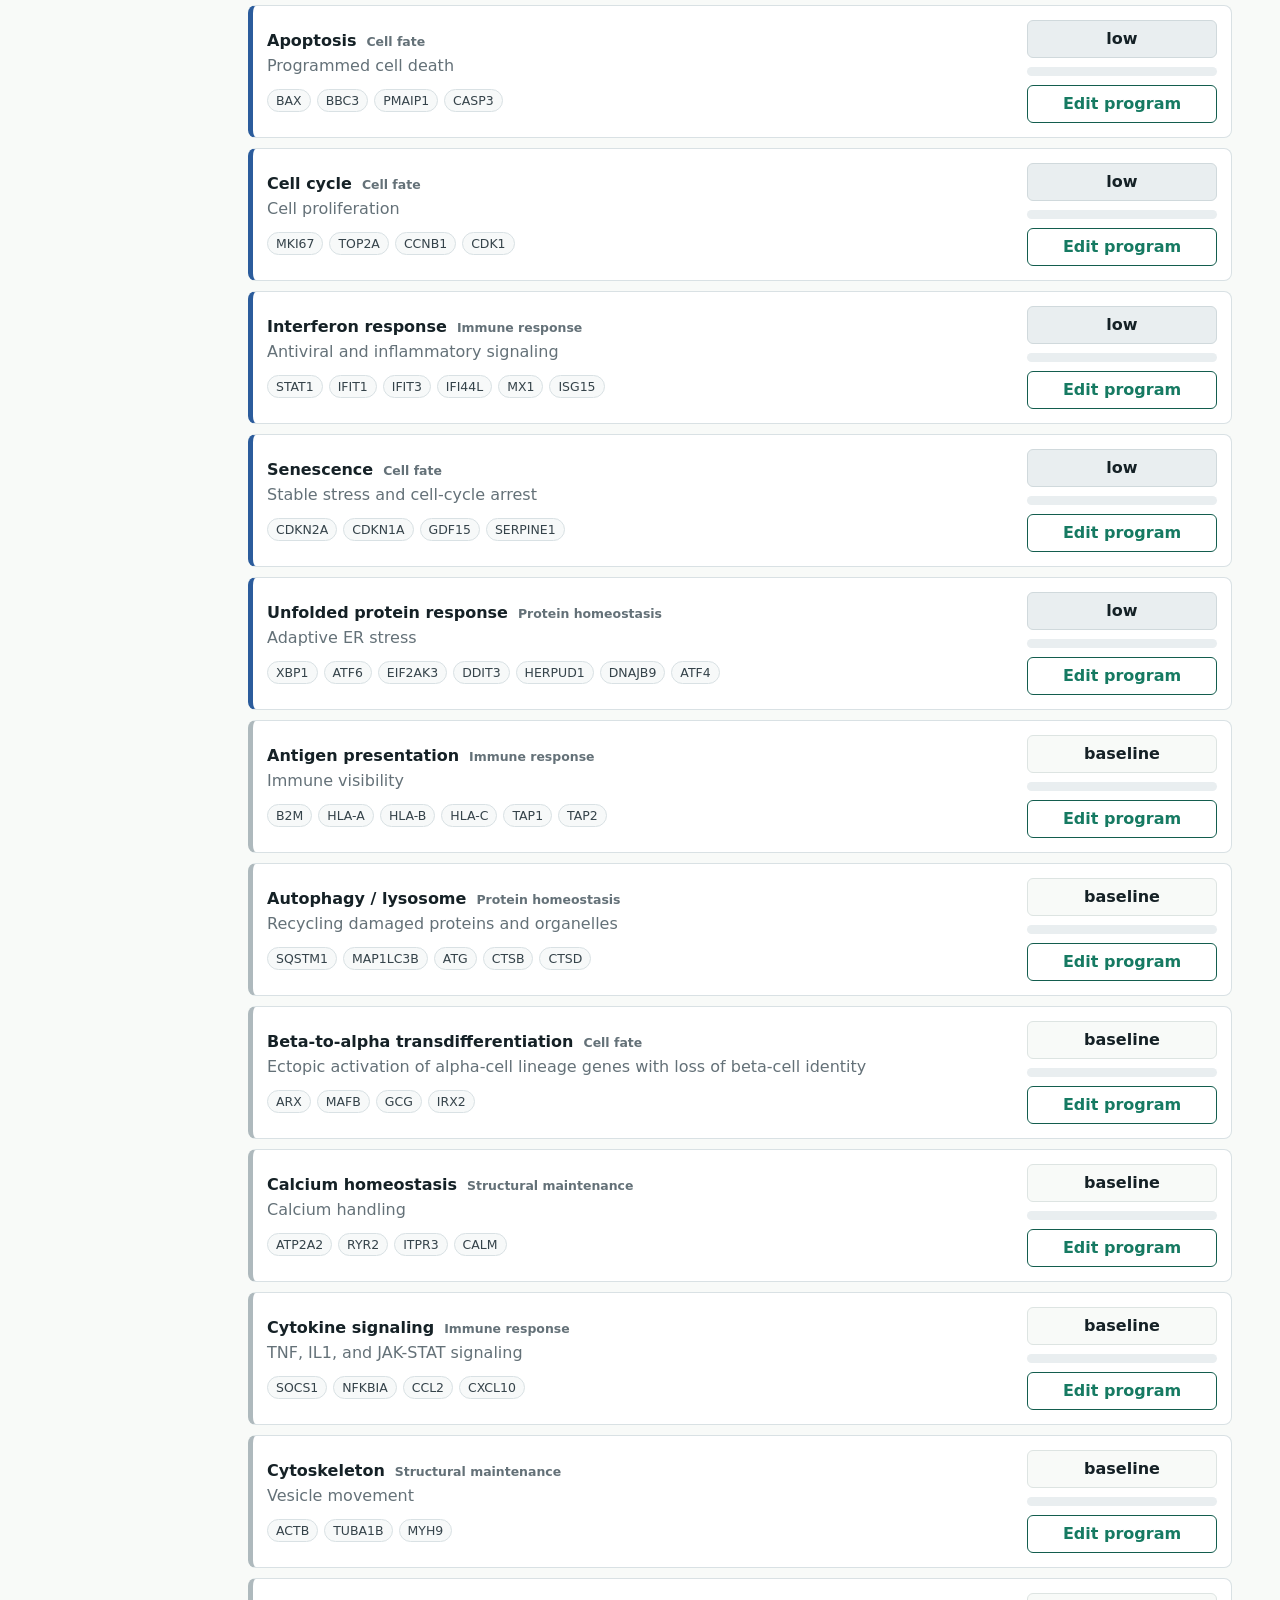
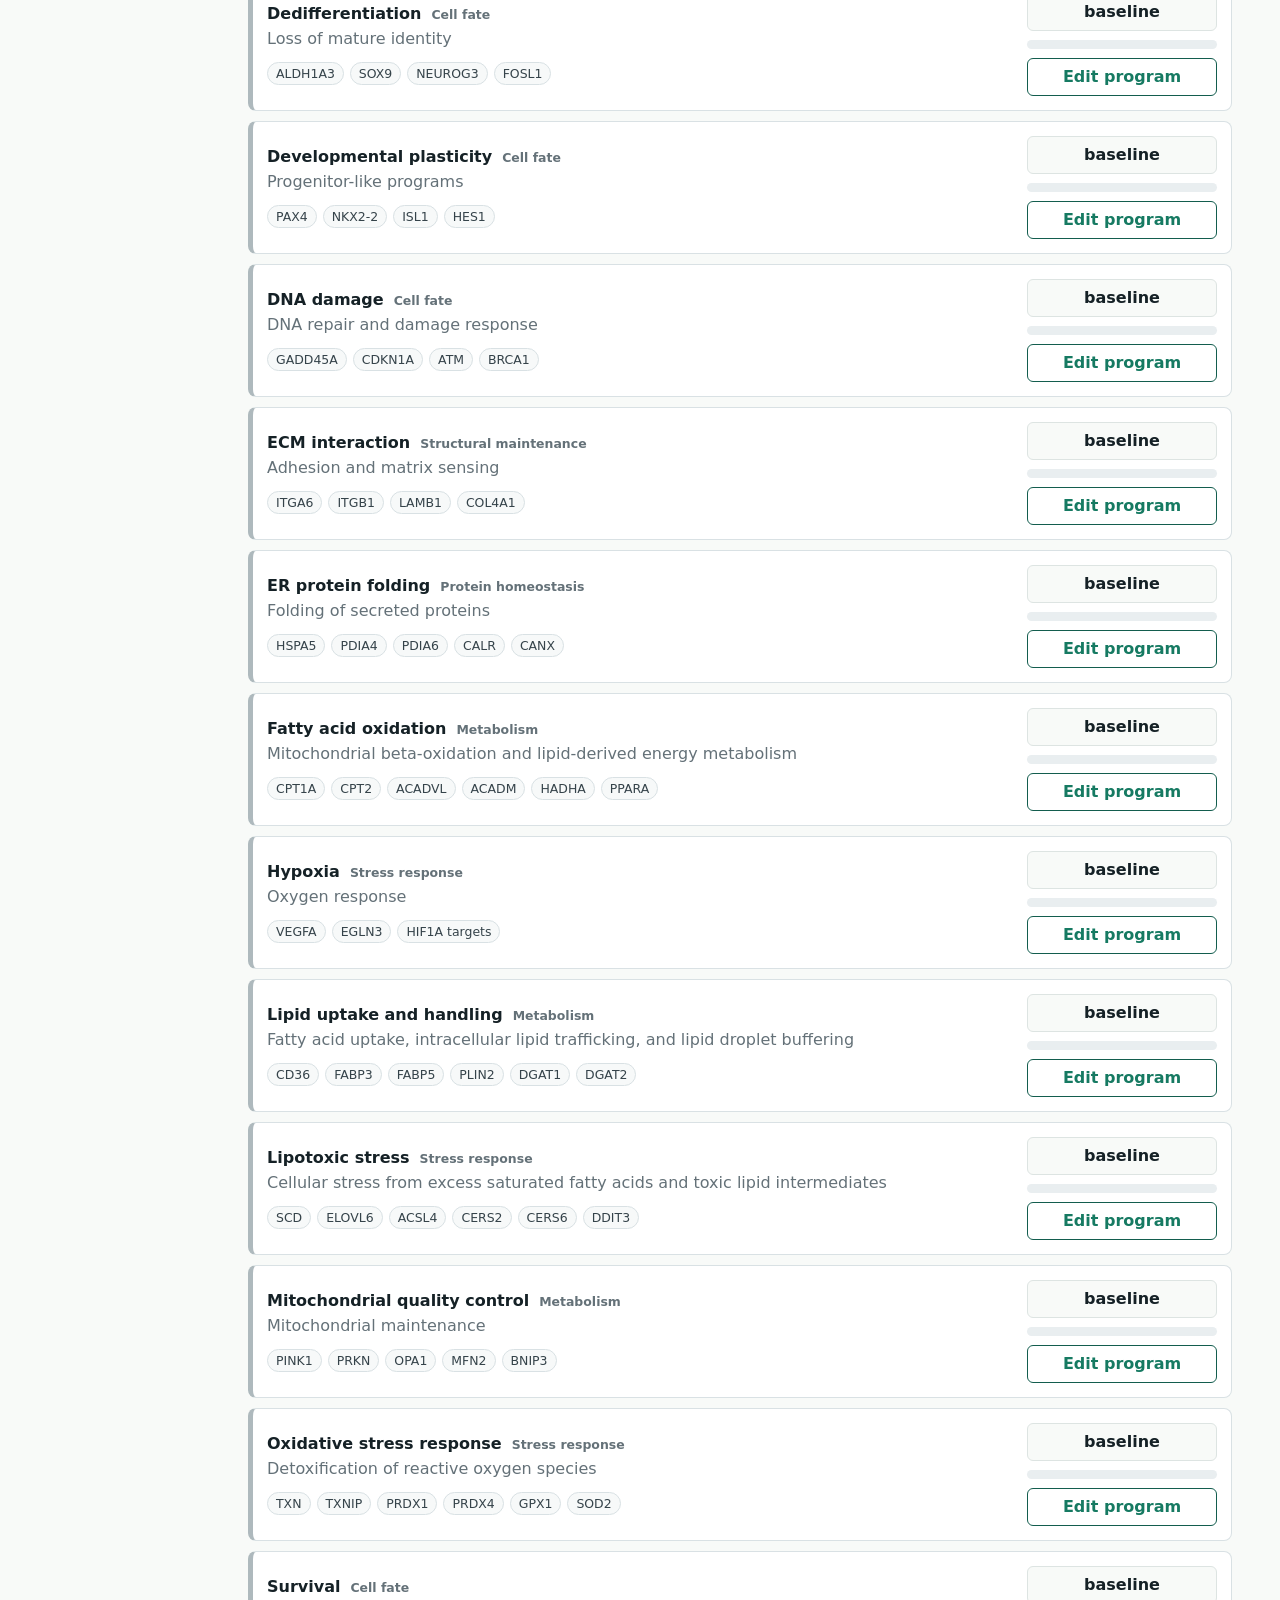
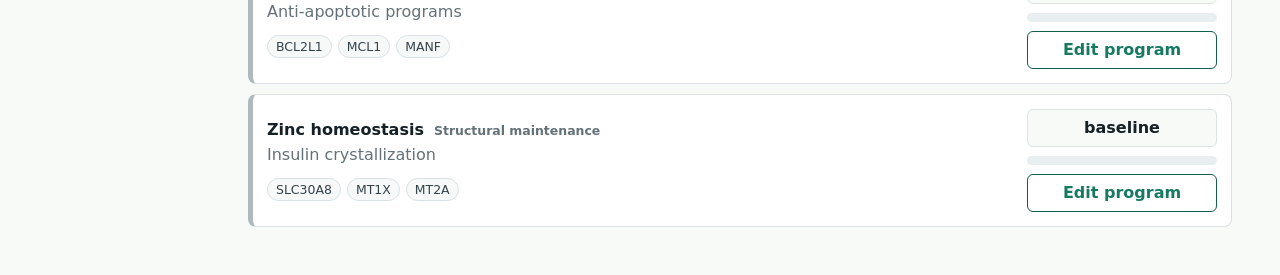
==== commit 11656f7e: "Collapse gene programs list by default with a Show/Hide toggle" ====
--- a/index.html
+++ b/index.html
@@ -189,10 +189,13 @@
           </div>
         </div>
         <div class="programs-heading">
-          <h3>Gene programs</h3>
-          <p>Each row below is a distinct gene program; together their activity levels in this state make up its signature.</p>
-        </div>
-        <div id="programActivityList" class="program-activity-list"></div>
+          <div>
+            <h3>Gene programs</h3>
+            <p>Each row below is a distinct gene program; together their activity levels in this state make up its signature.</p>
+          </div>
+          <button id="toggleProgramsList" class="ghost" type="button" aria-expanded="false">Show gene programs</button>
+        </div>
+        <div id="programActivityList" class="program-activity-list hidden"></div>
         <div id="networkView" class="network-view hidden">
           <div class="network-toolbar">
             <button id="expandAllPrograms" class="ghost" type="button">Expand all genes</button>
--- a/styles.css
+++ b/styles.css
@@ -876,6 +876,10 @@
 }
 
 .programs-heading {
+  display: flex;
+  align-items: center;
+  justify-content: space-between;
+  gap: 16px;
   margin-top: 18px;
   padding-top: 14px;
   border-top: 1px solid var(--line);
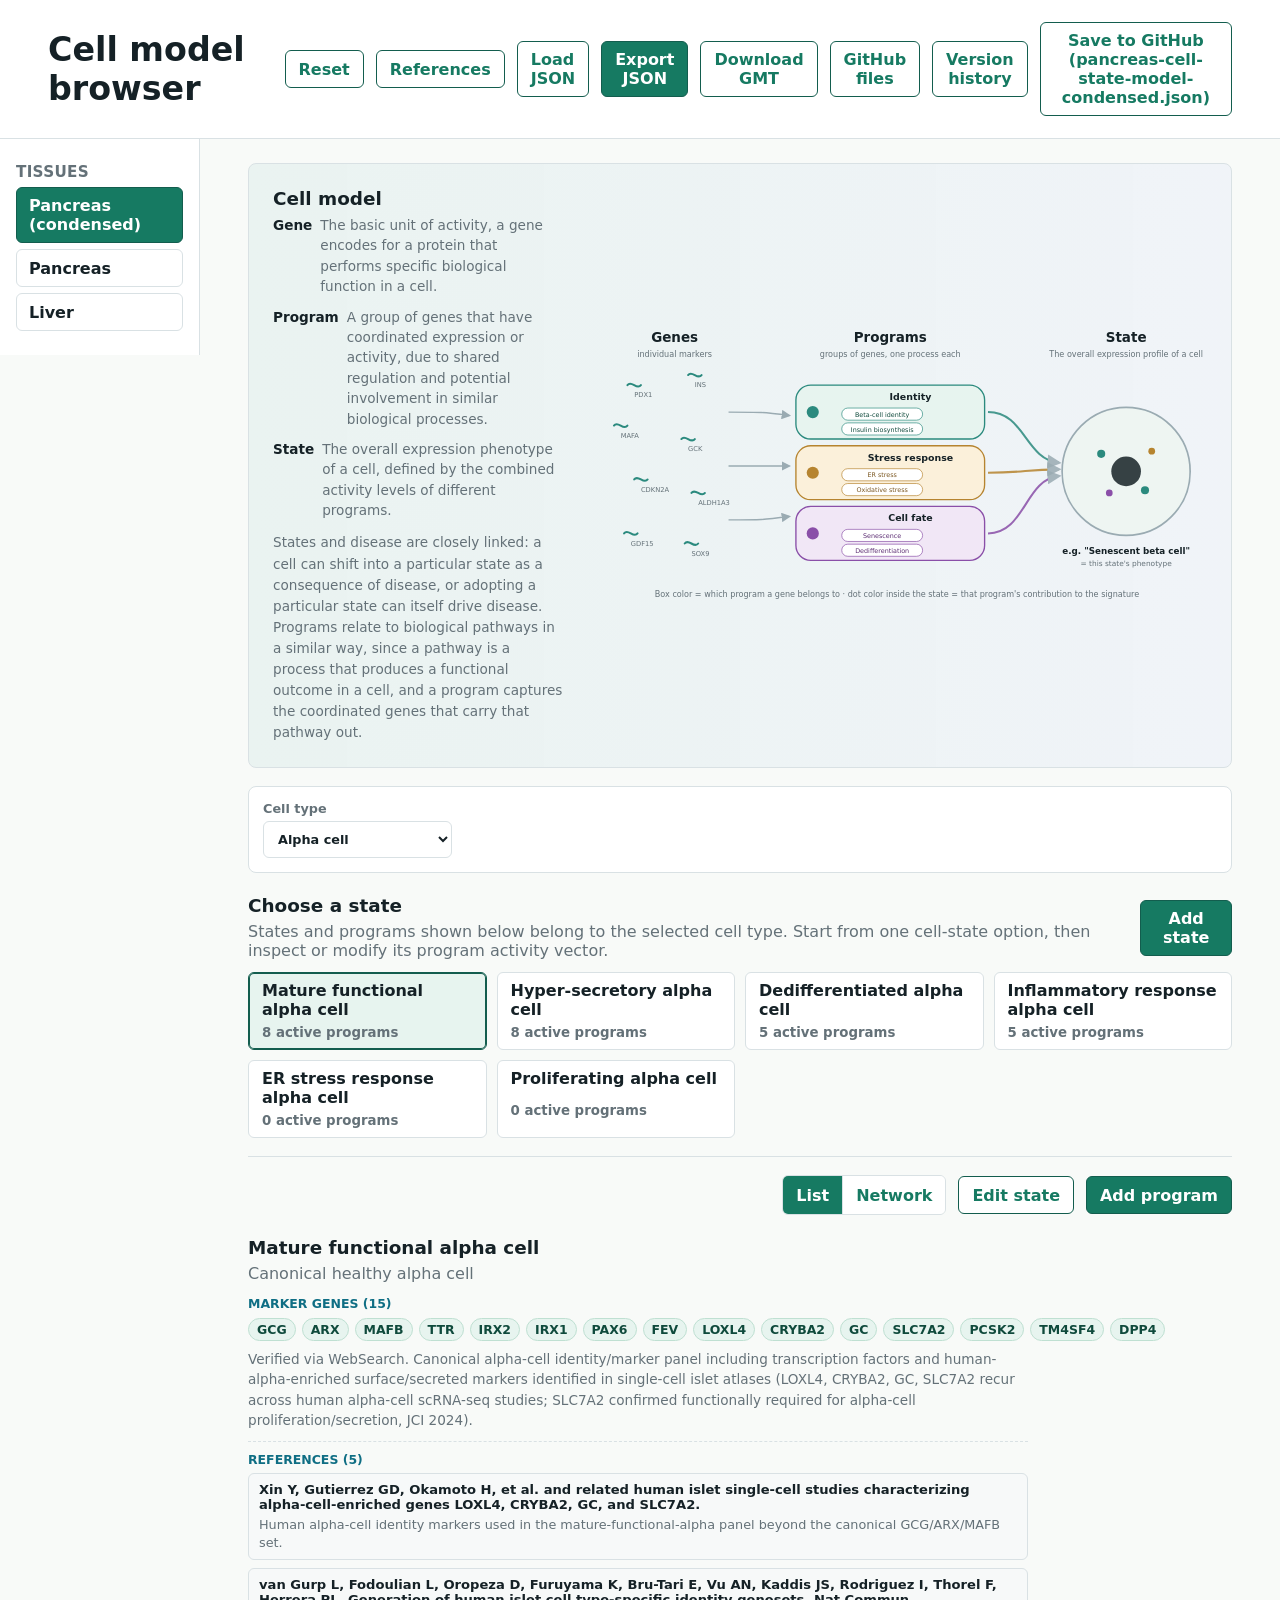
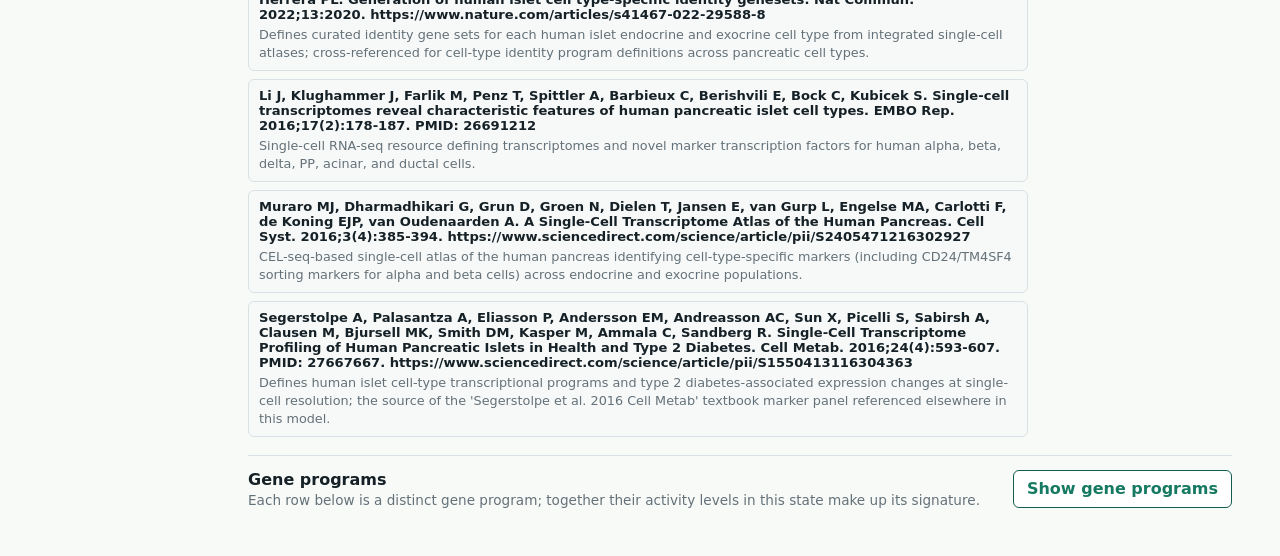
==== commit ad049d41: "Change State diagram caption to 'The overall expression profile of a cell'" ====
--- a/index.html
+++ b/index.html
@@ -136,7 +136,7 @@
             <path d="M595,330 C650,330 650,250 700,245" fill="none" stroke="#8a4fa8" stroke-width="3" marker-end="url(#gpsArrow)" opacity="0.85"></path>
 
             <text x="800" y="46" text-anchor="middle" font-weight="700" font-size="20" fill="#152126">State</text>
-            <text x="800" y="68" text-anchor="middle" font-size="12" fill="#647178">one activity "fingerprint"</text>
+            <text x="800" y="68" text-anchor="middle" font-size="12" fill="#647178">The overall expression profile of a cell</text>
 
             <g>
               <circle cx="800" cy="238" r="95" fill="#eef5f2" stroke="#9aabb2" stroke-width="2.5"></circle>
--- a/styles.css
+++ b/styles.css
@@ -381,6 +381,14 @@
   margin-top: 14px;
 }
 
+/* .hidden and .program-activity-list are both single-class selectors, so
+   without this higher-specificity override, .program-activity-list's own
+   `display: grid` (declared later in this file) would win the cascade over
+   .hidden's `display: none` and the list would stay visible. */
+#programActivityList.hidden {
+  display: none;
+}
+
 .program-row {
   display: grid;
   grid-template-columns: minmax(0, 1fr) 190px;
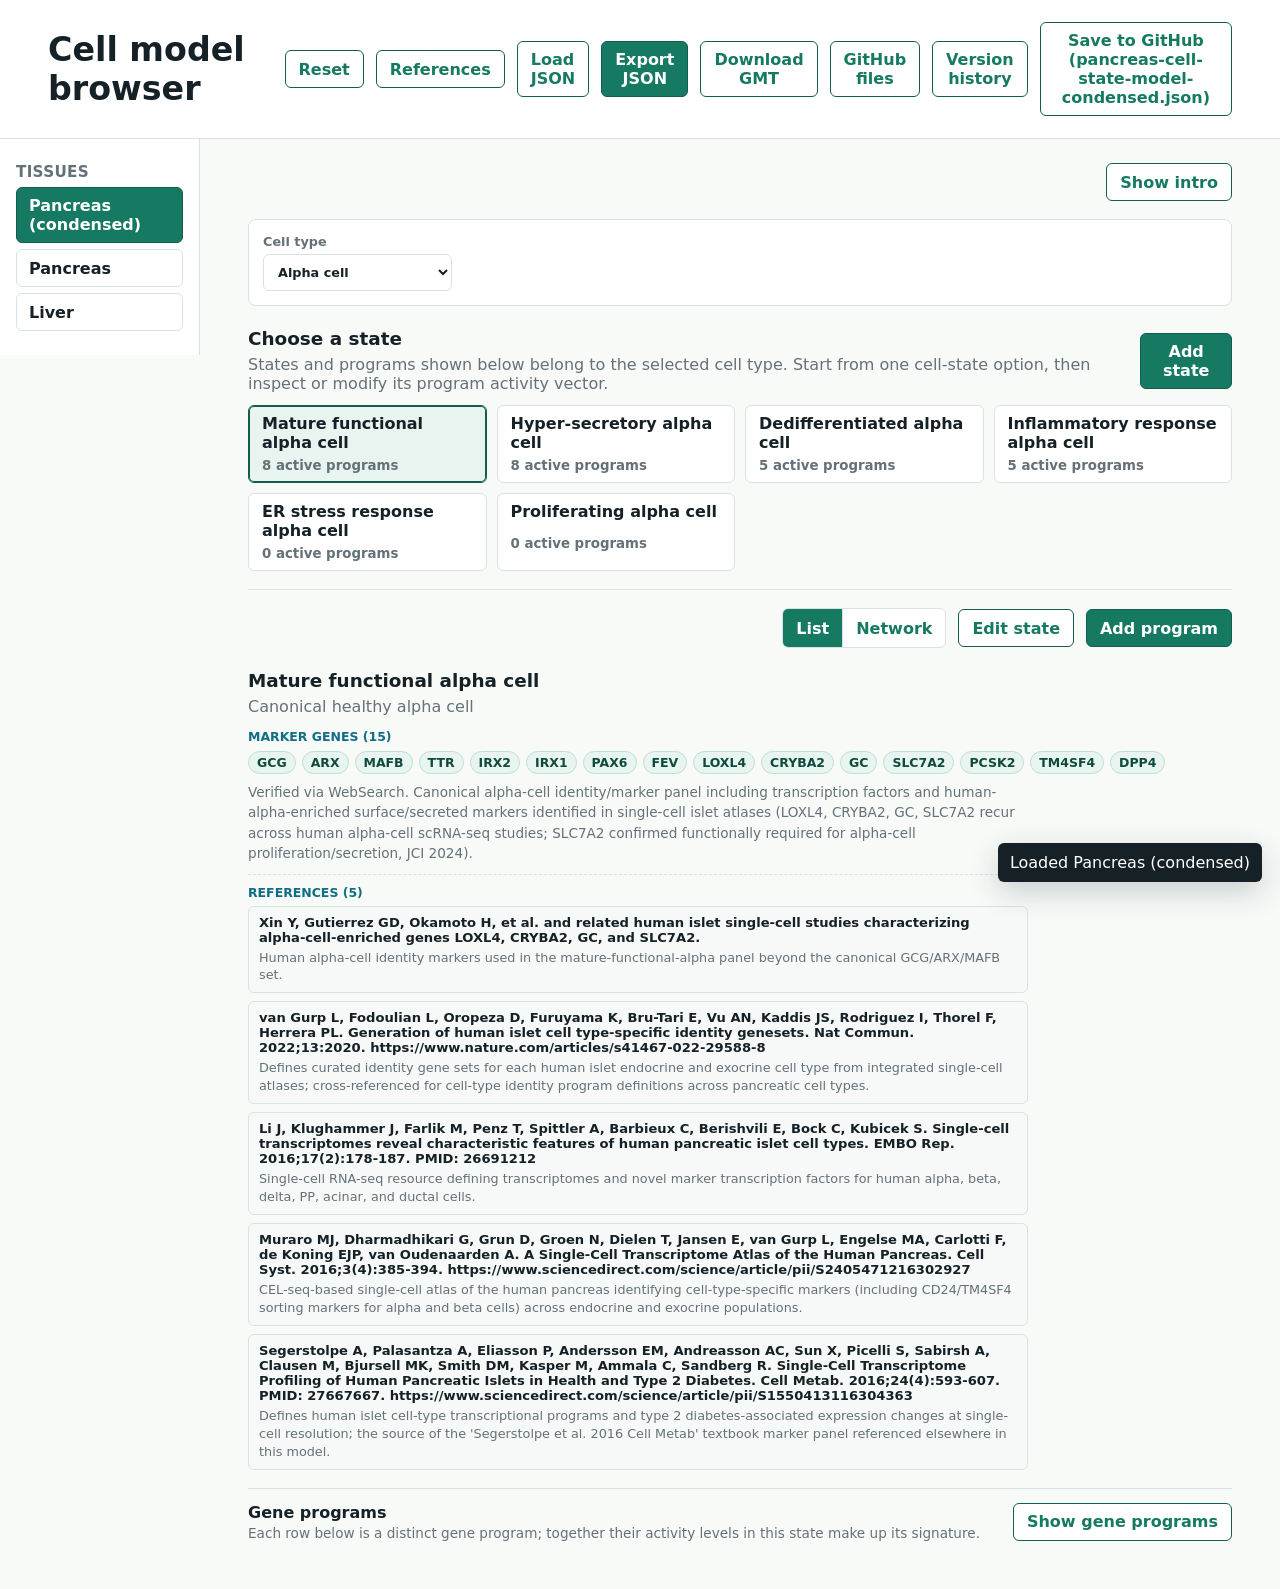
==== commit c4f04105: "Collapse intro section/graphic by default with a Show/Hide toggle" ====
--- a/index.html
+++ b/index.html
@@ -33,7 +33,10 @@
       </aside>
 
       <main>
-      <section class="summary-band">
+      <div class="intro-toggle-row">
+        <button id="toggleIntro" class="ghost" type="button" aria-expanded="false">Show intro</button>
+      </div>
+      <section id="summaryBand" class="summary-band hidden">
         <div class="summary-text">
           <h2>Cell model</h2>
           <dl class="concept-definitions">
--- a/styles.css
+++ b/styles.css
@@ -196,6 +196,19 @@
   gap: 12px;
 }
 
+.intro-toggle-row {
+  display: flex;
+  justify-content: flex-end;
+  margin-bottom: 14px;
+}
+
+/* Higher-specificity override so .summary-band's own `display: grid` can't
+   win a cascade tie against the generic .hidden utility class (same bug
+   pattern as the gene-programs list -- see #programActivityList.hidden). */
+#summaryBand.hidden {
+  display: none;
+}
+
 .summary-band {
   display: grid;
   grid-template-columns: minmax(0, 1fr) minmax(320px, 620px);
